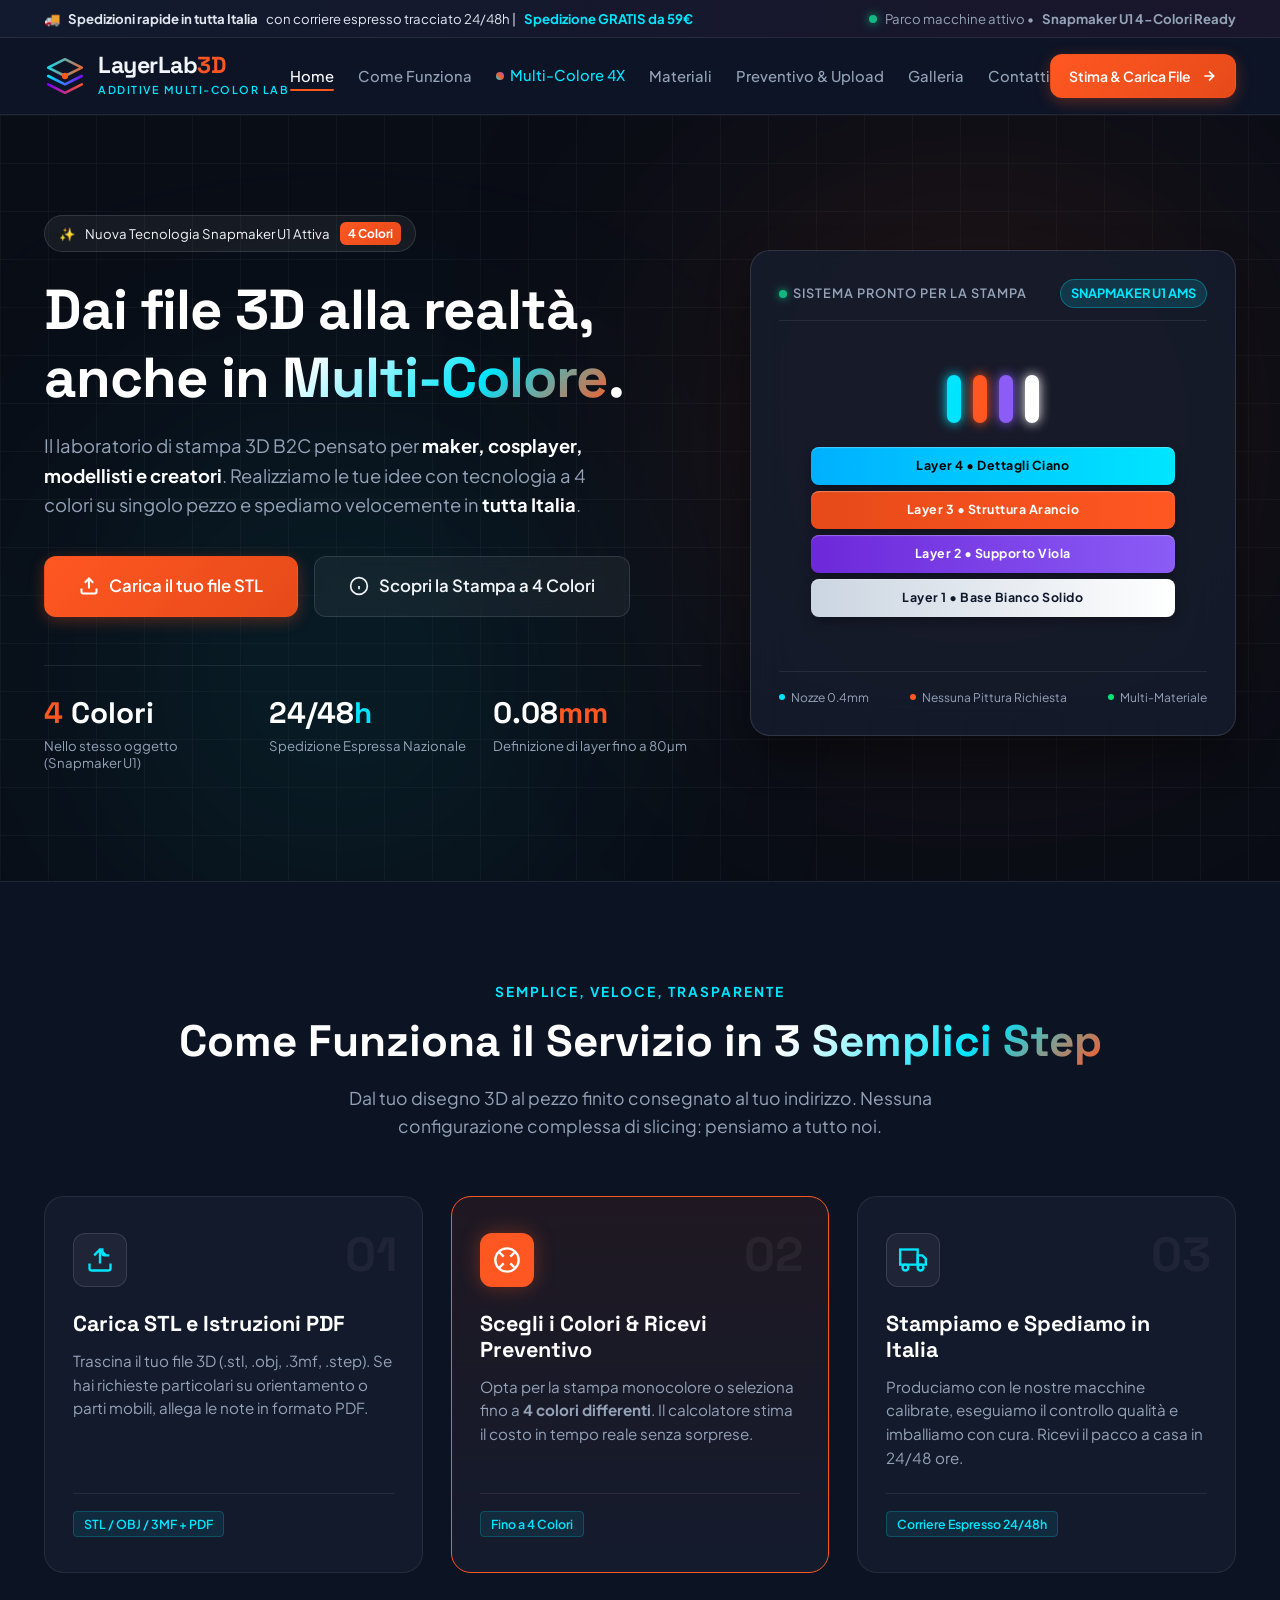
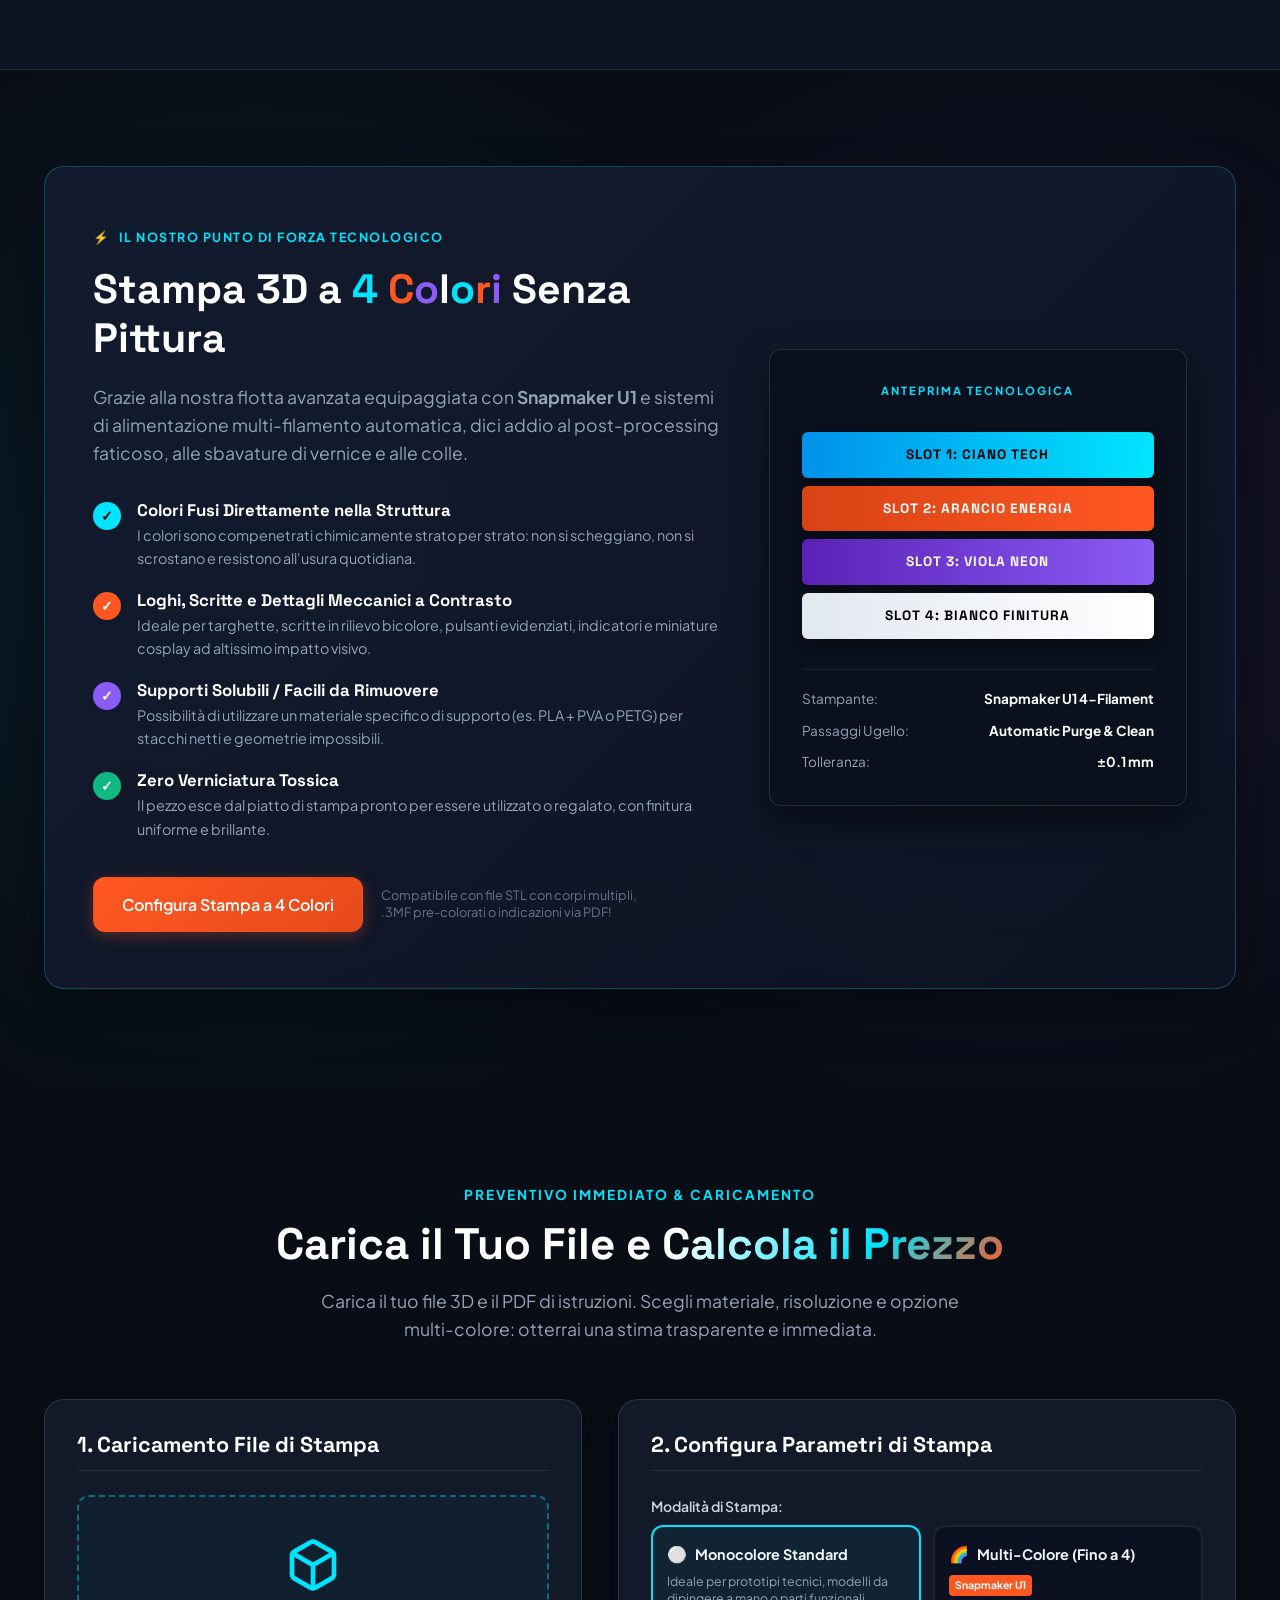
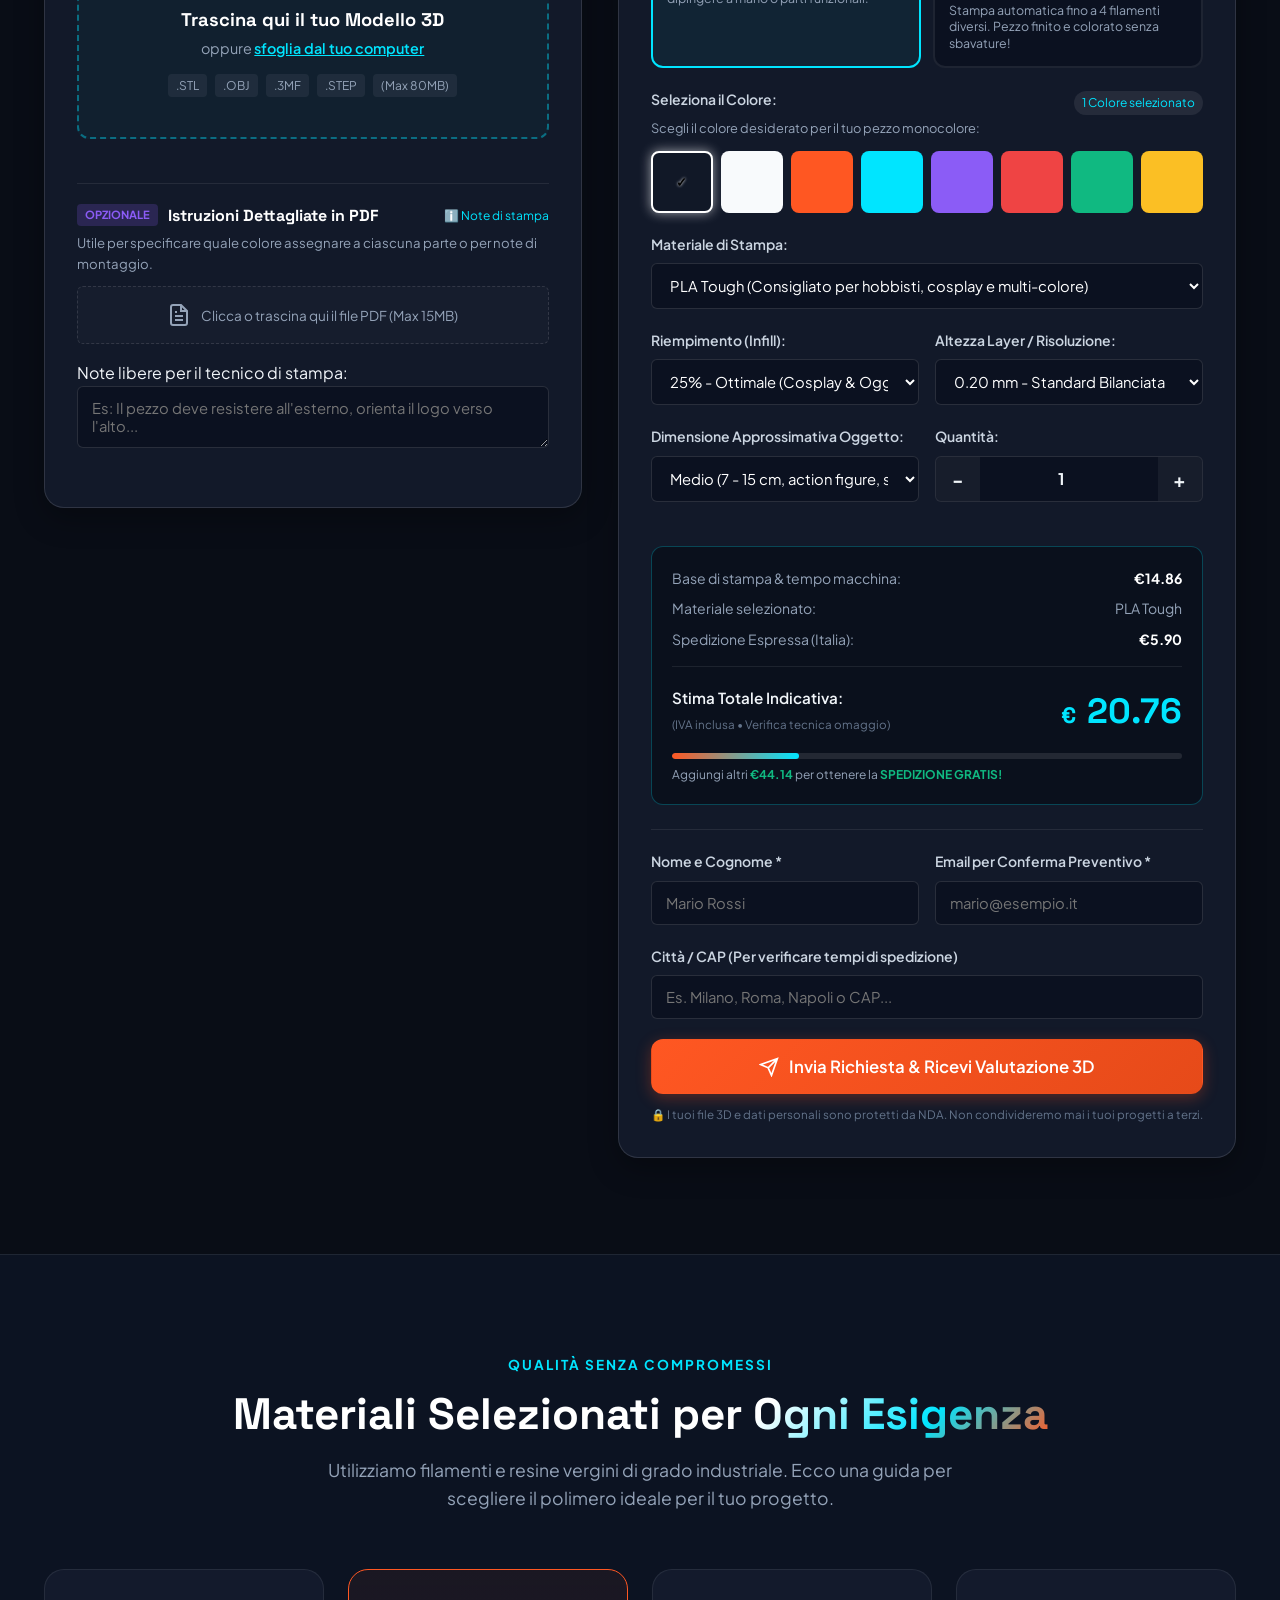
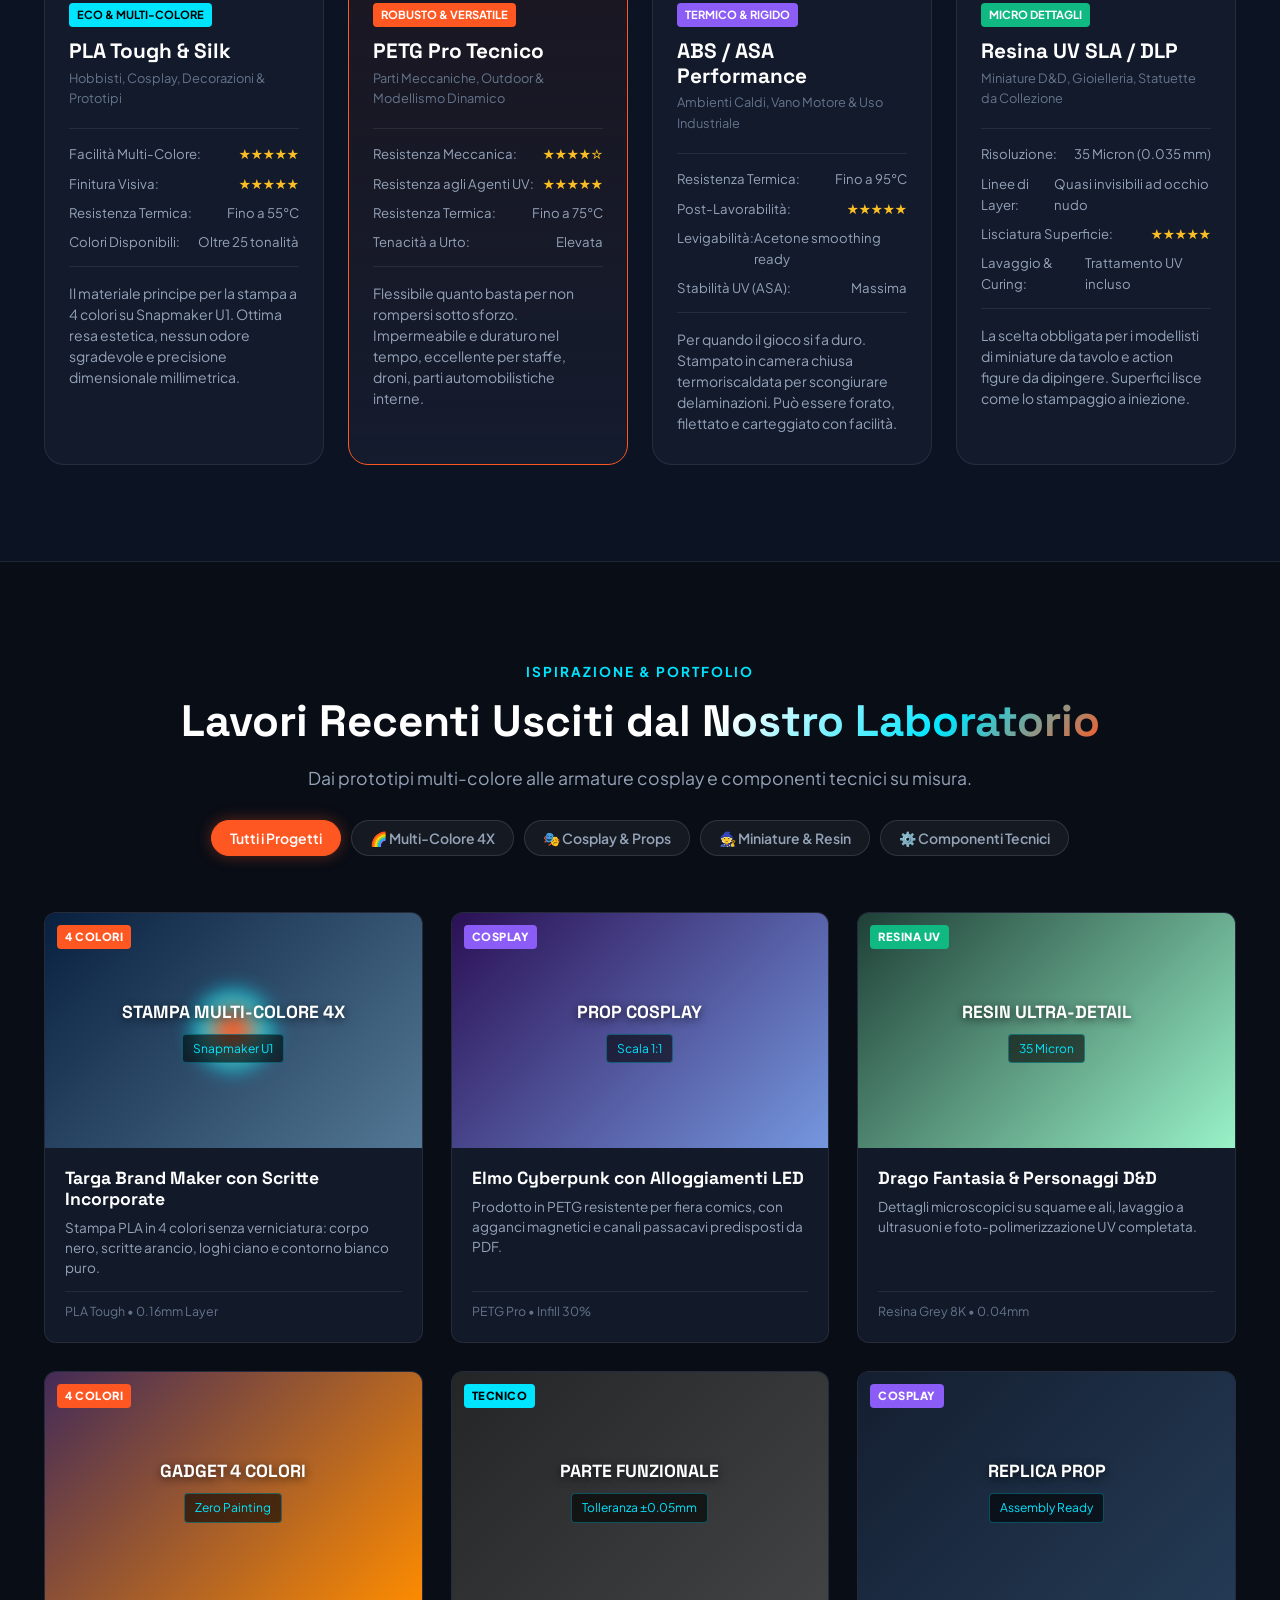
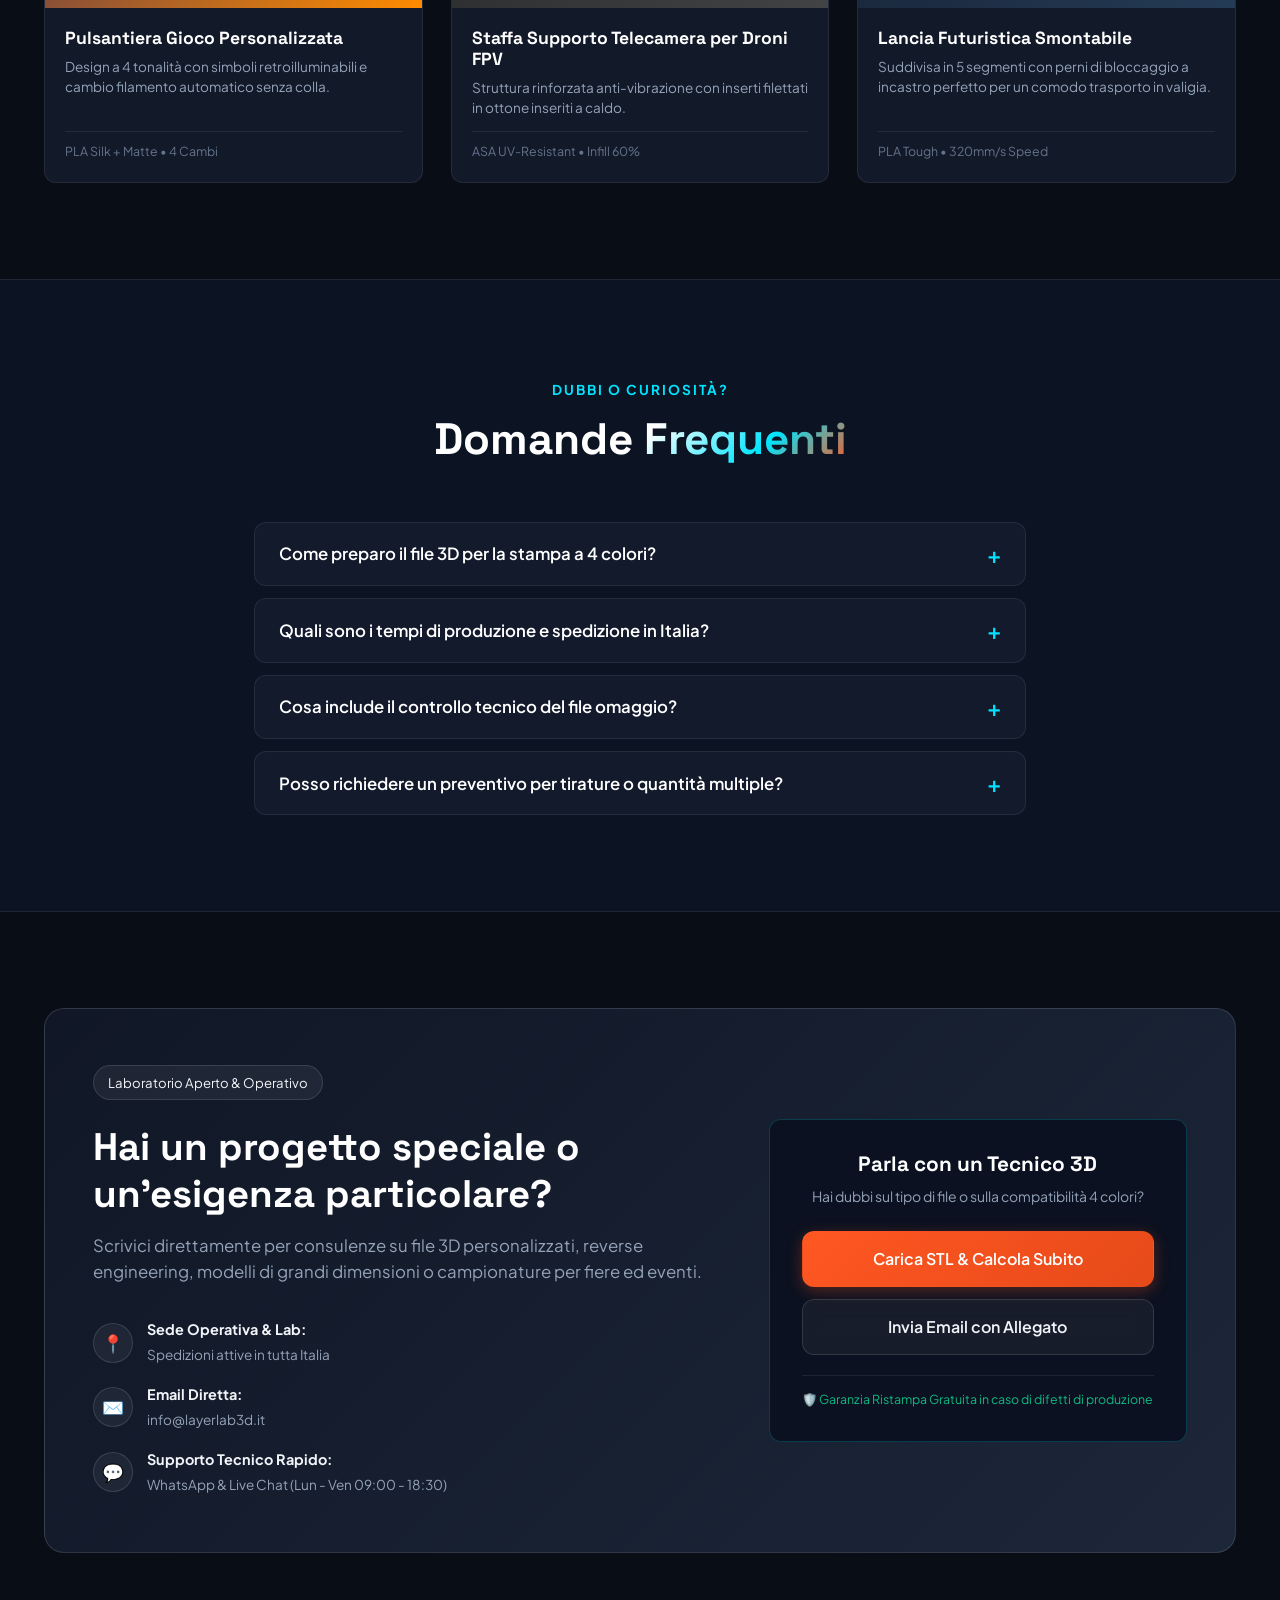
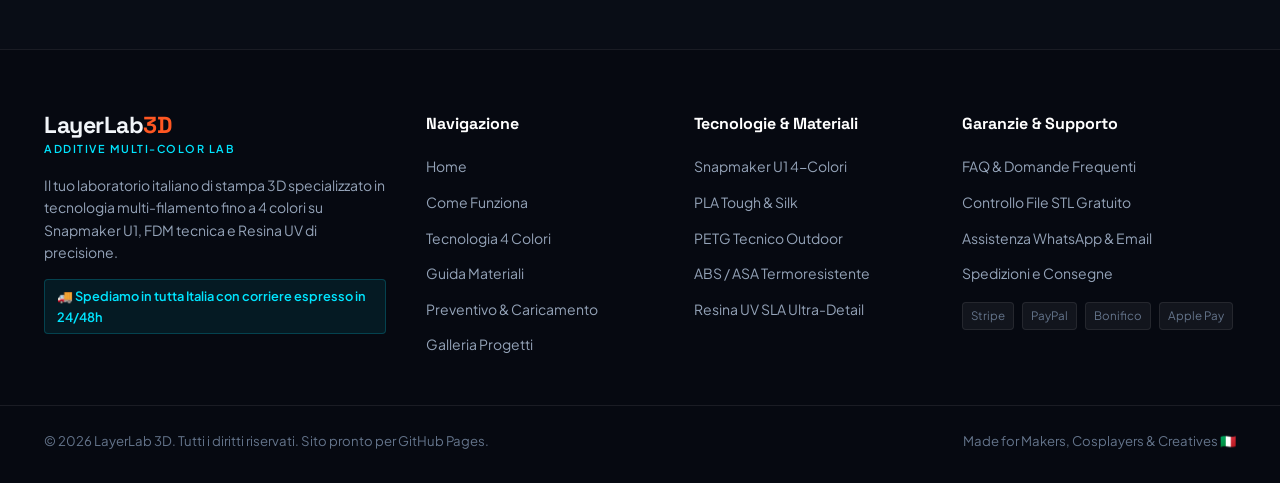
==== index.html @ 5e4de3aa "Add files via upload" ====
<!DOCTYPE html>
<html lang="it">
<head>
  <meta charset="UTF-8">
  <meta name="viewport" content="width=device-width, initial-scale=1.0">
  <title>LayerLab 3D | Stampa 3D Professionale Multi-Colore Fino a 4 Colori & Spedizione in Tutta Italia</title>
  <meta name="description" content="Servizio di stampa 3D rapido B2C in Italia per maker, cosplayer e hobbisti. Tecnologia multi-colore avanzata fino a 4 colori con Snapmaker U1, FDM e Resina. Preventivo immediato!">
  
  <!-- Google Fonts: Space Grotesk & Plus Jakarta Sans -->
  <link rel="preconnect" href="https://fonts.googleapis.com">
  <link rel="preconnect" href="https://fonts.gstatic.com" crossorigin>
  <link href="https://fonts.googleapis.com/css2?family=Plus+Jakarta+Sans:wght@300;400;500;600;700;800&family=Space+Grotesk:wght@500;700&display=swap" rel="stylesheet">
  
  <link rel="stylesheet" href="style.css">
</head>
<body>

  <!-- Top Notification Bar -->
  <div class="top-bar">
    <div class="container top-bar-content">
      <div class="shipping-badge">
        <span class="icon">🚚</span>
        <strong>Spedizioni rapide in tutta Italia</strong> con corriere espresso tracciato 24/48h | <span>Spedizione GRATIS da 59€</span>
      </div>
      <div class="top-bar-contact">
        <span class="pulse-dot"></span> Parco macchine attivo • <strong>Snapmaker U1 4-Colori Ready</strong>
      </div>
    </div>
  </div>

  <!-- Header & Navigation -->
  <header class="site-header" id="header">
    <div class="container header-container">
      <a href="#hero" class="brand-logo" aria-label="LayerLab 3D Homepage">
        <div class="logo-icon">
          <!-- Stylized 3D Layer Nozzle SVG -->
          <svg viewBox="0 0 40 40" fill="none" xmlns="http://www.w3.org/2000/svg">
            <path d="M20 4L4 12L20 20L36 12L20 4Z" stroke="url(#logo-grad-1)" stroke-width="2.5" stroke-linecap="round" stroke-linejoin="round"/>
            <path d="M4 20L20 28L36 20" stroke="url(#logo-grad-2)" stroke-width="2.5" stroke-linecap="round" stroke-linejoin="round"/>
            <path d="M4 28L20 36L36 28" stroke="url(#logo-grad-3)" stroke-width="2.5" stroke-linecap="round" stroke-linejoin="round"/>
            <circle cx="20" cy="20" r="3" fill="#ff5722"/>
            <defs>
              <linearGradient id="logo-grad-1" x1="4" y1="4" x2="36" y2="20" gradientUnits="userSpaceOnUse">
                <stop stop-color="#00E5FF"/>
                <stop offset="1" stop-color="#FF5722"/>
              </linearGradient>
              <linearGradient id="logo-grad-2" x1="4" y1="20" x2="36" y2="28" gradientUnits="userSpaceOnUse">
                <stop stop-color="#00E5FF"/>
                <stop offset="1" stop-color="#8000FF"/>
              </linearGradient>
              <linearGradient id="logo-grad-3" x1="4" y1="28" x2="36" y2="36" gradientUnits="userSpaceOnUse">
                <stop stop-color="#8000FF"/>
                <stop offset="1" stop-color="#FF5722"/>
              </linearGradient>
            </defs>
          </svg>
        </div>
        <div class="logo-text">
          <span class="logo-name">LayerLab<span class="accent-text">3D</span></span>
          <span class="logo-tagline">Additive Multi-Color Lab</span>
        </div>
      </a>

      <!-- Desktop Navigation Menu -->
      <nav class="nav-menu" id="nav-menu" aria-label="Menu Principale">
        <ul class="nav-list">
          <li><a href="#hero" class="nav-link active">Home</a></li>
          <li><a href="#come-funziona" class="nav-link">Come Funziona</a></li>
          <li><a href="#multicolor-showcase" class="nav-link highlight-link"><span class="color-dot"></span>Multi-Colore 4X</a></li>
          <li><a href="#materiali" class="nav-link">Materiali</a></li>
          <li><a href="#preventivo" class="nav-link">Preventivo & Upload</a></li>
          <li><a href="#galleria" class="nav-link">Galleria</a></li>
          <li><a href="#contatti" class="nav-link">Contatti</a></li>
        </ul>
      </nav>

      <div class="header-actions">
        <a href="#preventivo" class="btn btn-primary btn-sm btn-glow">
          <span>Stima & Carica File</span>
          <svg width="16" height="16" viewBox="0 0 24 24" fill="none" stroke="currentColor" stroke-width="2.5"><path d="M5 12h14M12 5l7 7-7 7"/></svg>
        </a>
        <button class="hamburger" id="hamburger-btn" aria-label="Apri menu di navigazione" aria-expanded="false">
          <span class="bar"></span>
          <span class="bar"></span>
          <span class="bar"></span>
        </button>
      </div>
    </div>
  </header>

  <main>
    <!-- Hero Section -->
    <section class="hero-section" id="hero">
      <div class="hero-bg-grid"></div>
      <div class="hero-glow hero-glow-1"></div>
      <div class="hero-glow hero-glow-2"></div>
      
      <div class="container hero-container">
        <div class="hero-content">
          <div class="hero-pill">
            <span class="pill-sparkle">✨</span>
            <span>Nuova Tecnologia Snapmaker U1 Attiva</span>
            <span class="pill-chip">4 Colori</span>
          </div>
          
          <h1 class="hero-title">
            Dai file 3D alla realtà,<br>
            anche in <span class="gradient-text">Multi-Colore</span>.
          </h1>
          
          <p class="hero-subtitle">
            Il laboratorio di stampa 3D B2C pensato per <strong>maker, cosplayer, modellisti e creatori</strong>. 
            Realizziamo le tue idee con tecnologia a 4 colori su singolo pezzo e spediamo velocemente in <strong>tutta Italia</strong>.
          </p>

          <div class="hero-cta-group">
            <a href="#preventivo" class="btn btn-primary btn-lg btn-glow">
              <svg width="20" height="20" viewBox="0 0 24 24" fill="none" stroke="currentColor" stroke-width="2.5"><path d="M21 15v4a2 2 0 0 1-2 2H5a2 2 0 0 1-2-2v-4M17 8l-5-5-5 5M12 3v12"/></svg>
              <span>Carica il tuo file STL</span>
            </a>
            <a href="#multicolor-showcase" class="btn btn-secondary btn-lg">
              <svg width="20" height="20" viewBox="0 0 24 24" fill="none" stroke="currentColor" stroke-width="2"><circle cx="12" cy="12" r="10"/><path d="M12 16v-4M12 8h.01"/></svg>
              <span>Scopri la Stampa a 4 Colori</span>
            </a>
          </div>

          <!-- Quick Trust Badges -->
          <div class="hero-stats">
            <div class="stat-card">
              <div class="stat-value"><span class="accent-orange">4</span> Colori</div>
              <div class="stat-label">Nello stesso oggetto (Snapmaker U1)</div>
            </div>
            <div class="stat-card">
              <div class="stat-value">24/48<span class="accent-cyan">h</span></div>
              <div class="stat-label">Spedizione Espressa Nazionale</div>
            </div>
            <div class="stat-card">
              <div class="stat-value">0.08<span class="accent-orange">mm</span></div>
              <div class="stat-label">Definizione di layer fino a 80µm</div>
            </div>
          </div>
        </div>

        <div class="hero-visual">
          <div class="printer-card-3d">
            <div class="printer-card-header">
              <div class="printer-status">
                <span class="status-indicator"></span> SISTEMA PRONTO PER LA STAMPA
              </div>
              <span class="printer-badge">SNAPMAKER U1 AMS</span>
            </div>
            
            <div class="cube-showcase">
              <div class="filament-lines">
                <span class="filament-strand strand-c1" title="Colore 1: Ciano Elettrico"></span>
                <span class="filament-strand strand-c2" title="Colore 2: Arancio Neon"></span>
                <span class="filament-strand strand-c3" title="Colore 3: Viola Cyber"></span>
                <span class="filament-strand strand-c4" title="Colore 4: Bianco Puro"></span>
              </div>
              
              <!-- 3D Layered Graphic Simulation -->
              <div class="isometric-model">
                <div class="iso-layer iso-layer-4">
                  <span class="layer-tag">Layer 4 • Dettagli Ciano</span>
                </div>
                <div class="iso-layer iso-layer-3">
                  <span class="layer-tag">Layer 3 • Struttura Arancio</span>
                </div>
                <div class="iso-layer iso-layer-2">
                  <span class="layer-tag">Layer 2 • Supporto Viola</span>
                </div>
                <div class="iso-layer iso-layer-1">
                  <span class="layer-tag">Layer 1 • Base Bianco Solido</span>
                </div>
              </div>
            </div>

            <div class="printer-specs-bottom">
              <div class="spec-pill">
                <span class="spec-dot" style="background:#00e5ff"></span> Nozze 0.4mm
              </div>
              <div class="spec-pill">
                <span class="spec-dot" style="background:#ff5722"></span> Nessuna Pittura Richiesta
              </div>
              <div class="spec-pill">
                <span class="spec-dot" style="background:#00e676"></span> Multi-Materiale
              </div>
            </div>
          </div>
        </div>
      </div>
    </section>

    <!-- Come Funziona Section -->
    <section class="section section-dark" id="come-funziona">
      <div class="container">
        <div class="section-header text-center">
          <span class="section-subtitle">SEMPLICE, VELOCE, TRASPARENTE</span>
          <h2 class="section-title">Come Funziona il Servizio in <span class="gradient-text">3 Semplici Step</span></h2>
          <p class="section-description">
            Dal tuo disegno 3D al pezzo finito consegnato al tuo indirizzo. Nessuna configurazione complessa di slicing: pensiamo a tutto noi.
          </p>
        </div>

        <div class="steps-grid">
          <div class="step-card">
            <div class="step-number">01</div>
            <div class="step-icon">
              <svg viewBox="0 0 24 24" fill="none" stroke="currentColor" stroke-width="2"><path d="M21 15v4a2 2 0 0 1-2 2H5a2 2 0 0 1-2-2v-4M17 8l-5-5-5 5M12 3v12"/><path d="M14 2v4a2 2 0 0 0 2 2h4"/></svg>
            </div>
            <h3 class="step-title">Carica STL e Istruzioni PDF</h3>
            <p class="step-text">
              Trascina il tuo file 3D (.stl, .obj, .3mf, .step). Se hai richieste particolari su orientamento o parti mobili, allega le note in formato PDF.
            </p>
            <div class="step-footer">
              <span class="step-badge">STL / OBJ / 3MF + PDF</span>
            </div>
          </div>

          <div class="step-card step-featured">
            <div class="step-number">02</div>
            <div class="step-icon">
              <svg viewBox="0 0 24 24" fill="none" stroke="currentColor" stroke-width="2"><circle cx="12" cy="12" r="10"/><path d="m4.93 4.93 4.24 4.24M14.83 9.17l4.24-4.24M14.83 14.83l4.24 4.24M9.17 14.83l-4.24 4.24"/></svg>
            </div>
            <h3 class="step-title">Scegli i Colori & Ricevi Preventivo</h3>
            <p class="step-text">
              Opta per la stampa monocolore o seleziona fino a <strong>4 colori differenti</strong>. Il calcolatore stima il costo in tempo reale senza sorprese.
            </p>
            <div class="step-footer">
              <span class="step-badge">Fino a 4 Colori</span>
            </div>
          </div>

          <div class="step-card">
            <div class="step-number">03</div>
            <div class="step-icon">
              <svg viewBox="0 0 24 24" fill="none" stroke="currentColor" stroke-width="2"><rect x="1" y="3" width="15" height="13"/><polygon points="16 8 20 8 23 11 23 16 16 16 16 8"/><circle cx="5.5" cy="18.5" r="2.5"/><circle cx="18.5" cy="18.5" r="2.5"/></svg>
            </div>
            <h3 class="step-title">Stampiamo e Spediamo in Italia</h3>
            <p class="step-text">
              Produciamo con le nostre macchine calibrate, eseguiamo il controllo qualità e imballiamo con cura. Ricevi il pacco a casa in 24/48 ore.
            </p>
            <div class="step-footer">
              <span class="step-badge">Corriere Espresso 24/48h</span>
            </div>
          </div>
        </div>
      </div>
    </section>

    <!-- Multi-Colore 4X Showcase Section (Snapmaker U1) -->
    <section class="section section-multicolor" id="multicolor-showcase">
      <div class="container">
        <div class="multicolor-box">
          <div class="multicolor-content">
            <div class="pill-multicolor">
              <span class="tech-icon">⚡</span>
              <span>IL NOSTRO PUNTO DI FORZA TECNOLOGICO</span>
            </div>
            
            <h2 class="multicolor-title">
              Stampa 3D a <span class="c-1">4</span> <span class="c-2">C</span><span class="c-3">o</span><span class="c-4">l</span><span class="c-1">o</span><span class="c-2">r</span><span class="c-3">i</span> Senza Pittura
            </h2>
            
            <p class="multicolor-lead">
              Grazie alla nostra flotta avanzata equipaggiata con <strong>Snapmaker U1</strong> e sistemi di alimentazione multi-filamento automatica, 
              dici addio al post-processing faticoso, alle sbavature di vernice e alle colle.
            </p>

            <div class="multicolor-features-list">
              <div class="feature-row">
                <div class="feature-icon-circle bg-cyan">✓</div>
                <div>
                  <h4>Colori Fusi Direttamente nella Struttura</h4>
                  <p>I colori sono compenetrati chimicamente strato per strato: non si scheggiano, non si scrostano e resistono all'usura quotidiana.</p>
                </div>
              </div>

              <div class="feature-row">
                <div class="feature-icon-circle bg-orange">✓</div>
                <div>
                  <h4>Loghi, Scritte e Dettagli Meccanici a Contrasto</h4>
                  <p>Ideale per targhette, scritte in rilievo bicolore, pulsanti evidenziati, indicatori e miniature cosplay ad altissimo impatto visivo.</p>
                </div>
              </div>

              <div class="feature-row">
                <div class="feature-icon-circle bg-purple">✓</div>
                <div>
                  <h4>Supporti Solubili / Facili da Rimuovere</h4>
                  <p>Possibilità di utilizzare un materiale specifico di supporto (es. PLA + PVA o PETG) per stacchi netti e geometrie impossibili.</p>
                </div>
              </div>

              <div class="feature-row">
                <div class="feature-icon-circle bg-green">✓</div>
                <div>
                  <h4>Zero Verniciatura Tossica</h4>
                  <p>Il pezzo esce dal piatto di stampa pronto per essere utilizzato o regalato, con finitura uniforme e brillante.</p>
                </div>
              </div>
            </div>

            <div class="multicolor-cta-wrap">
              <a href="#preventivo" class="btn btn-primary btn-glow">Configura Stampa a 4 Colori</a>
              <span class="tech-note">Compatibile con file STL con corpi multipli, .3MF pre-colorati o indicazioni via PDF!</span>
            </div>
          </div>

          <div class="multicolor-card-interactive">
            <div class="showcase-sample-card">
              <div class="sample-tag">ANTEPRIMA TECNOLOGICA</div>
              <div class="sample-cube-visual">
                <div class="cube-face top-face"></div>
                <div class="cube-layer layer-cyan"><span>SLOT 1: CIANO TECH</span></div>
                <div class="cube-layer layer-orange"><span>SLOT 2: ARANCIO ENERGIA</span></div>
                <div class="cube-layer layer-purple"><span>SLOT 3: VIOLA NEON</span></div>
                <div class="cube-layer layer-white"><span>SLOT 4: BIANCO FINITURA</span></div>
              </div>
              <div class="sample-info">
                <div class="sample-spec">
                  <span>Stampante:</span>
                  <strong>Snapmaker U1 4-Filament</strong>
                </div>
                <div class="sample-spec">
                  <span>Passaggi Ugello:</span>
                  <strong>Automatic Purge & Clean</strong>
                </div>
                <div class="sample-spec">
                  <span>Tolleranza:</span>
                  <strong>±0.1 mm</strong>
                </div>
              </div>
            </div>
          </div>
        </div>
      </div>
    </section>

    <!-- Upload Interattivo & Preventivo Dinamico -->
    <section class="section section-calculator" id="preventivo">
      <div class="container">
        <div class="section-header text-center">
          <span class="section-subtitle">PREVENTIVO IMMEDIATO & CARICAMENTO</span>
          <h2 class="section-title">Carica il Tuo File e <span class="gradient-text">Calcola il Prezzo</span></h2>
          <p class="section-description">
            Carica il tuo file 3D e il PDF di istruzioni. Scegli materiale, risoluzione e opzione multi-colore: otterrai una stima trasparente e immediata.
          </p>
        </div>

        <div class="calculator-grid">
          <!-- Colonna Sinistra: Area Upload Drag & Drop -->
          <div class="calc-upload-panel">
            <h3 class="panel-title">1. Caricamento File di Stampa</h3>
            
            <!-- 3D Model Dropzone -->
            <div class="dropzone" id="stl-dropzone">
              <input type="file" id="stl-file-input" accept=".stl,.obj,.step,.3mf" class="dropzone-input">
              <div class="dropzone-content">
                <div class="dropzone-icon">
                  <svg viewBox="0 0 24 24" fill="none" stroke="currentColor" stroke-width="2">
                    <path d="M21 16V8a2 2 0 0 0-1-1.73l-7-4a2 2 0 0 0-2 0l-7 4A2 2 0 0 0 3 8v8a2 2 0 0 0 1 1.73l7 4a2 2 0 0 0 2 0l7-4A2 2 0 0 0 21 16z"/>
                    <polyline points="3.27 6.96 12 12.01 20.73 6.96"/>
                    <line x1="12" y1="22.08" x2="12" y2="12"/>
                  </svg>
                </div>
                <h4 class="dropzone-title">Trascina qui il tuo Modello 3D</h4>
                <p class="dropzone-desc">oppure <span class="link-browse">sfoglia dal tuo computer</span></p>
                <div class="dropzone-formats">
                  <span>.STL</span>
                  <span>.OBJ</span>
                  <span>.3MF</span>
                  <span>.STEP</span>
                  <span>(Max 80MB)</span>
                </div>
              </div>
            </div>

            <!-- Elenco File 3D Caricati -->
            <div class="file-list" id="stl-file-list"></div>

            <!-- PDF Instructions Dropzone (Opzionale) -->
            <div class="pdf-upload-section">
              <div class="pdf-header">
                <div class="pdf-title-group">
                  <span class="pdf-badge">OPZIONALE</span>
                  <h4>Istruzioni Dettagliate in PDF</h4>
                </div>
                <span class="tooltip-info" title="Carica un PDF con indicazioni sui colori, orientamento preferito, tolleranze o parti mobili">ℹ️ Note di stampa</span>
              </div>
              <p class="pdf-subtext">Utile per specificare quale colore assegnare a ciascuna parte o per note di montaggio.</p>

              <div class="pdf-dropzone" id="pdf-dropzone">
                <input type="file" id="pdf-file-input" accept=".pdf" class="dropzone-input">
                <div class="pdf-dropzone-inner">
                  <svg width="24" height="24" viewBox="0 0 24 24" fill="none" stroke="currentColor" stroke-width="2"><path d="M14 2H6a2 2 0 0 0-2 2v16a2 2 0 0 0 2 2h12a2 2 0 0 0 2-2V8z"/><polyline points="14 2 14 8 20 8"/><line x1="16" y1="13" x2="8" y2="13"/><line x1="16" y1="17" x2="8" y2="17"/><polyline points="10 9 9 9 8 9"/></svg>
                  <span>Clicca o trascina qui il file PDF (Max 15MB)</span>
                </div>
              </div>

              <!-- Elenco File PDF Caricati -->
              <div class="file-list" id="pdf-file-list"></div>
            </div>

            <!-- Note Rapide Aggiuntive -->
            <div class="form-group notes-group">
              <label for="order-notes">Note libere per il tecnico di stampa:</label>
              <textarea id="order-notes" rows="2" placeholder="Es: Il pezzo deve resistere all'esterno, orienta il logo verso l'alto..."></textarea>
            </div>
          </div>

          <!-- Colonna Destra: Configurazione Parametri & Calcolatore Prezzo -->
          <div class="calc-config-panel">
            <h3 class="panel-title">2. Configura Parametri di Stampa</h3>

            <form id="quote-form">
              <!-- Tecnologia e Modalità Colore -->
              <div class="form-group">
                <label class="form-label">Modalità di Stampa:</label>
                <div class="mode-selector">
                  <label class="mode-option">
                    <input type="radio" name="print-mode" value="single" checked id="mode-single">
                    <div class="mode-box">
                      <div class="mode-header">
                        <span class="mode-icon">⚪</span>
                        <span class="mode-name">Monocolore Standard</span>
                      </div>
                      <span class="mode-desc">Ideale per prototipi tecnici, modelli da dipingere a mano o parti funzionali.</span>
                    </div>
                  </label>

                  <label class="mode-option">
                    <input type="radio" name="print-mode" value="multi" id="mode-multi">
                    <div class="mode-box multi-box">
                      <div class="mode-header">
                        <span class="mode-icon">🌈</span>
                        <span class="mode-name">Multi-Colore (Fino a 4)</span>
                        <span class="snap-badge">Snapmaker U1</span>
                      </div>
                      <span class="mode-desc">Stampa automatica fino a 4 filamenti diversi. Pezzo finito e colorato senza sbavature!</span>
                    </div>
                  </label>
                </div>
              </div>

              <!-- Selezione dei Colori (Dinamica) -->
              <div class="form-group" id="color-selection-wrapper">
                <div class="color-selection-header">
                  <label class="form-label" id="color-label">Seleziona il Colore:</label>
                  <span class="color-count-tag" id="color-counter">1 Colore selezionato</span>
                </div>
                
                <p class="color-instruction" id="color-instruction">
                  Scegli il colore desiderato per il tuo pezzo monocolore:
                </p>

                <!-- Color Slots per Multi-Colore -->
                <div class="active-slots-row" id="multi-color-slots" style="display: none;">
                  <div class="slot-item active" data-slot="1">
                    <span class="slot-num">1</span>
                    <span class="slot-swatch" id="slot-1-swatch" style="background-color: #1a1a1a;"></span>
                    <span class="slot-name" id="slot-1-name">Nero Stealth</span>
                  </div>
                  <div class="slot-item" data-slot="2">
                    <span class="slot-num">2</span>
                    <span class="slot-swatch" id="slot-2-swatch" style="background-color: #ff5722;"></span>
                    <span class="slot-name" id="slot-2-name">Arancio Cyber</span>
                  </div>
                  <div class="slot-item" data-slot="3">
                    <span class="slot-num">3</span>
                    <span class="slot-swatch" id="slot-3-swatch" style="background-color: #00e5ff;"></span>
                    <span class="slot-name" id="slot-3-name">Ciano Tech</span>
                  </div>
                  <div class="slot-item" data-slot="4">
                    <span class="slot-num">4</span>
                    <span class="slot-swatch" id="slot-4-swatch" style="background-color: #ffffff;"></span>
                    <span class="slot-name" id="slot-4-name">Bianco Ghiaccio</span>
                  </div>
                </div>

                <!-- Tavolozza Colori Cliccabili -->
                <div class="color-palette" id="color-palette">
                  <!-- Generati e gestiti in JavaScript -->
                </div>
              </div>

              <!-- Materiale -->
              <div class="form-group">
                <label class="form-label" for="material-select">Materiale di Stampa:</label>
                <select id="material-select" class="form-select">
                  <option value="pla_tough" data-base="1.0" selected>PLA Tough (Consigliato per hobbisti, cosplay e multi-colore)</option>
                  <option value="petg_pro" data-base="1.25">PETG Pro (Resistente a urti, chimici e outdoor)</option>
                  <option value="abs_tech" data-base="1.35">ABS / ASA Tecnico (Alta resistenza termica e meccanica)</option>
                  <option value="resin_detail" data-base="1.70">Resina UV Ultra-Detail (Per miniature e dettagli microscopici)</option>
                </select>
              </div>

              <!-- Griglia Riempimento & Risoluzione -->
              <div class="grid-2-col">
                <div class="form-group">
                  <label class="form-label" for="infill-select">Riempimento (Infill):</label>
                  <select id="infill-select" class="form-select">
                    <option value="0.15">15% - Standard (Figure & Decorativi)</option>
                    <option value="0.25" selected>25% - Ottimale (Cosplay & Oggetti d'uso)</option>
                    <option value="0.50">50% - Rinforzato (Supporti & Ingranaggi)</option>
                    <option value="1.00">100% - Pieno Solido (Massima Robustezza)</option>
                  </select>
                </div>

                <div class="form-group">
                  <label class="form-label" for="resolution-select">Altezza Layer / Risoluzione:</label>
                  <select id="resolution-select" class="form-select">
                    <option value="0.28">0.28 mm - Veloce / Bozza</option>
                    <option value="0.20" selected>0.20 mm - Standard Bilanciata</option>
                    <option value="0.12">0.12 mm - Alta Precisione</option>
                    <option value="0.08">0.08 mm - Ultra Dettaglio (Snapmaker U1)</option>
                  </select>
                </div>
              </div>

              <!-- Dimensioni Indicative & Quantità -->
              <div class="grid-2-col">
                <div class="form-group">
                  <label class="form-label" for="size-preset">Dimensione Approssimativa Oggetto:</label>
                  <select id="size-preset" class="form-select">
                    <option value="small">Piccolo (&lt; 7 cm, portachiavi, dadi)</option>
                    <option value="medium" selected>Medio (7 - 15 cm, action figure, supporti)</option>
                    <option value="large">Grande (15 - 25 cm, maschere cosplay, vasi)</option>
                    <option value="xlarge">Extra Large (&gt; 25 cm o parti multiple)</option>
                  </select>
                </div>

                <div class="form-group">
                  <label class="form-label" for="quantity-input">Quantità:</label>
                  <div class="qty-stepper">
                    <button type="button" class="btn-qty" id="qty-minus">-</button>
                    <input type="number" id="quantity-input" value="1" min="1" max="100">
                    <button type="button" class="btn-qty" id="qty-plus">+</button>
                  </div>
                </div>
              </div>

              <!-- Breakdown e Totale Dinamico -->
              <div class="quote-summary-box">
                <div class="summary-breakdown">
                  <div class="summary-line">
                    <span>Base di stampa & tempo macchina:</span>
                    <strong id="price-base">€14.50</strong>
                  </div>
                  <div class="summary-line" id="multicolor-fee-line" style="display: none;">
                    <span>Sovrapprezzo Multi-Colore Snapmaker U1:</span>
                    <strong class="accent-orange" id="price-multicolor">+€7.50</strong>
                  </div>
                  <div class="summary-line">
                    <span>Materiale selezionato:</span>
                    <span id="summary-mat-name">PLA Tough</span>
                  </div>
                  <div class="summary-line">
                    <span>Spedizione Espressa (Italia):</span>
                    <strong id="price-shipping">€5.90</strong>
                  </div>
                </div>

                <div class="summary-total">
                  <div>
                    <span class="total-label">Stima Totale Indicativa:</span>
                    <span class="vat-note">(IVA inclusa • Verifica tecnica omaggio)</span>
                  </div>
                  <div class="total-amount">
                    <span class="currency">€</span>
                    <span id="final-price">20.40</span>
                  </div>
                </div>

                <div class="shipping-progress">
                  <div class="progress-bar">
                    <div class="progress-fill" id="shipping-progress-fill" style="width: 35%;"></div>
                  </div>
                  <span class="shipping-threshold-text" id="shipping-threshold-text">
                    Aggiungi altri €38.60 per ottenere la <strong>SPEDIZIONE GRATIS!</strong>
                  </span>
                </div>
              </div>

              <!-- Dati per il Contatto e Ricezione Preventivo -->
              <div class="contact-subform">
                <div class="grid-2-col">
                  <div class="form-group">
                    <label class="form-label" for="client-name">Nome e Cognome *</label>
                    <input type="text" id="client-name" class="form-input" placeholder="Mario Rossi" required>
                  </div>
                  <div class="form-group">
                    <label class="form-label" for="client-email">Email per Conferma Preventivo *</label>
                    <input type="email" id="client-email" class="form-input" placeholder="mario@esempio.it" required>
                  </div>
                </div>
                
                <div class="form-group">
                  <label class="form-label" for="client-address">Città / CAP (Per verificare tempi di spedizione)</label>
                  <input type="text" id="client-address" class="form-input" placeholder="Es. Milano, Roma, Napoli o CAP...">
                </div>

                <button type="submit" class="btn btn-primary btn-block btn-lg btn-glow" id="btn-submit-quote">
                  <svg width="20" height="20" viewBox="0 0 24 24" fill="none" stroke="currentColor" stroke-width="2"><path d="M22 2L11 13M22 2l-7 20-4-9-9-4 20-7z"/></svg>
                  <span>Invia Richiesta & Ricevi Valutazione 3D</span>
                </button>
                <p class="privacy-note">🔒 I tuoi file 3D e dati personali sono protetti da NDA. Non condivideremo mai i tuoi progetti a terzi.</p>
              </div>
            </form>
          </div>
        </div>
      </div>
    </section>

    <!-- Materiali & Tecnologie Section -->
    <section class="section section-dark" id="materiali">
      <div class="container">
        <div class="section-header text-center">
          <span class="section-subtitle">QUALITÀ SENZA COMPROMESSI</span>
          <h2 class="section-title">Materiali Selezionati per <span class="gradient-text">Ogni Esigenza</span></h2>
          <p class="section-description">
            Utilizziamo filamenti e resine vergini di grado industriale. Ecco una guida per scegliere il polimero ideale per il tuo progetto.
          </p>
        </div>

        <div class="materials-grid">
          <!-- Materiale 1: PLA -->
          <div class="material-card">
            <div class="material-header">
              <span class="material-tag bg-cyan">ECO & MULTI-COLORE</span>
              <h3 class="material-name">PLA Tough & Silk</h3>
              <p class="material-role">Hobbisti, Cosplay, Decorazioni & Prototipi</p>
            </div>
            <div class="material-specs">
              <div class="spec-row">
                <span>Facilità Multi-Colore:</span>
                <span class="stars">★★★★★</span>
              </div>
              <div class="spec-row">
                <span>Finitura Visiva:</span>
                <span class="stars">★★★★★</span>
              </div>
              <div class="spec-row">
                <span>Resistenza Termica:</span>
                <span>Fino a 55°C</span>
              </div>
              <div class="spec-row">
                <span>Colori Disponibili:</span>
                <span>Oltre 25 tonalità</span>
              </div>
            </div>
            <p class="material-desc">
              Il materiale principe per la stampa a 4 colori su Snapmaker U1. Ottima resa estetica, nessun odore sgradevole e precisione dimensionale millimetrica.
            </p>
          </div>

          <!-- Materiale 2: PETG -->
          <div class="material-card material-featured">
            <div class="material-header">
              <span class="material-tag bg-orange">ROBUSTO & VERSATILE</span>
              <h3 class="material-name">PETG Pro Tecnico</h3>
              <p class="material-role">Parti Meccaniche, Outdoor & Modellismo Dinamico</p>
            </div>
            <div class="material-specs">
              <div class="spec-row">
                <span>Resistenza Meccanica:</span>
                <span class="stars">★★★★☆</span>
              </div>
              <div class="spec-row">
                <span>Resistenza agli Agenti UV:</span>
                <span class="stars">★★★★★</span>
              </div>
              <div class="spec-row">
                <span>Resistenza Termica:</span>
                <span>Fino a 75°C</span>
              </div>
              <div class="spec-row">
                <span>Tenacità a Urto:</span>
                <span>Elevata</span>
              </div>
            </div>
            <p class="material-desc">
              Flessibile quanto basta per non rompersi sotto sforzo. Impermeabile e duraturo nel tempo, eccellente per staffe, droni, parti automobilistiche interne.
            </p>
          </div>

          <!-- Materiale 3: ABS / ASA -->
          <div class="material-card">
            <div class="material-header">
              <span class="material-tag bg-purple">TERMICO & RIGIDO</span>
              <h3 class="material-name">ABS / ASA Performance</h3>
              <p class="material-role">Ambienti Caldi, Vano Motore & Uso Industriale</p>
            </div>
            <div class="material-specs">
              <div class="spec-row">
                <span>Resistenza Termica:</span>
                <span>Fino a 95°C</span>
              </div>
              <div class="spec-row">
                <span>Post-Lavorabilità:</span>
                <span class="stars">★★★★★</span>
              </div>
              <div class="spec-row">
                <span>Levigabilità:</span>
                <span>Acetone smoothing ready</span>
              </div>
              <div class="spec-row">
                <span>Stabilità UV (ASA):</span>
                <span>Massima</span>
              </div>
            </div>
            <p class="material-desc">
              Per quando il gioco si fa duro. Stampato in camera chiusa termoriscaldata per scongiurare delaminazioni. Può essere forato, filettato e carteggiato con facilità.
            </p>
          </div>

          <!-- Materiale 4: Resina UV -->
          <div class="material-card">
            <div class="material-header">
              <span class="material-tag bg-green">MICRO DETTAGLI</span>
              <h3 class="material-name">Resina UV SLA / DLP</h3>
              <p class="material-role">Miniature D&D, Gioielleria, Statuette da Collezione</p>
            </div>
            <div class="material-specs">
              <div class="spec-row">
                <span>Risoluzione:</span>
                <span>35 Micron (0.035 mm)</span>
              </div>
              <div class="spec-row">
                <span>Linee di Layer:</span>
                <span>Quasi invisibili ad occhio nudo</span>
              </div>
              <div class="spec-row">
                <span>Lisciatura Superficie:</span>
                <span class="stars">★★★★★</span>
              </div>
              <div class="spec-row">
                <span>Lavaggio & Curing:</span>
                <span>Trattamento UV incluso</span>
              </div>
            </div>
            <p class="material-desc">
              La scelta obbligata per i modellisti di miniature da tavolo e action figure da dipingere. Superfici lisce come lo stampaggio a iniezione.
            </p>
          </div>
        </div>
      </div>
    </section>

    <!-- Galleria Lavori Recenti -->
    <section class="section" id="galleria">
      <div class="container">
        <div class="section-header text-center">
          <span class="section-subtitle">ISPIRAZIONE & PORTFOLIO</span>
          <h2 class="section-title">Lavori Recenti Usciti dal <span class="gradient-text">Nostro Laboratorio</span></h2>
          <p class="section-description">
            Dai prototipi multi-colore alle armature cosplay e componenti tecnici su misura.
          </p>

          <!-- Filtri Categoria -->
          <div class="gallery-filters">
            <button class="filter-btn active" data-filter="all">Tutti i Progetti</button>
            <button class="filter-btn" data-filter="multicolor">🌈 Multi-Colore 4X</button>
            <button class="filter-btn" data-filter="cosplay">🎭 Cosplay & Props</button>
            <button class="filter-btn" data-filter="miniature">🧙 Miniature & Resin</button>
            <button class="filter-btn" data-filter="tecnico">⚙️ Componenti Tecnici</button>
          </div>
        </div>

        <div class="gallery-grid" id="gallery-container">
          <!-- Card 1 (Multi-colore) -->
          <div class="gallery-card" data-category="multicolor">
            <div class="gallery-img-wrap">
              <div class="gallery-mockup grad-multicolor-1">
                <span class="mockup-label">STAMPA MULTI-COLORE 4X</span>
                <div class="visual-badge">Snapmaker U1</div>
              </div>
              <span class="gallery-badge badge-multi">4 COLORI</span>
            </div>
            <div class="gallery-info">
              <h3>Targa Brand Maker con Scritte Incorporate</h3>
              <p>Stampa PLA in 4 colori senza verniciatura: corpo nero, scritte arancio, loghi ciano e contorno bianco puro.</p>
              <div class="gallery-meta">
                <span>PLA Tough</span> • <span>0.16mm Layer</span>
              </div>
            </div>
          </div>

          <!-- Card 2 (Cosplay) -->
          <div class="gallery-card" data-category="cosplay">
            <div class="gallery-img-wrap">
              <div class="gallery-mockup grad-cosplay">
                <span class="mockup-label">PROP COSPLAY</span>
                <div class="visual-badge">Scala 1:1</div>
              </div>
              <span class="gallery-badge badge-cosplay">COSPLAY</span>
            </div>
            <div class="gallery-info">
              <h3>Elmo Cyberpunk con Alloggiamenti LED</h3>
              <p>Prodotto in PETG resistente per fiera comics, con agganci magnetici e canali passacavi predisposti da PDF.</p>
              <div class="gallery-meta">
                <span>PETG Pro</span> • <span>Infill 30%</span>
              </div>
            </div>
          </div>

          <!-- Card 3 (Miniature) -->
          <div class="gallery-card" data-category="miniature">
            <div class="gallery-img-wrap">
              <div class="gallery-mockup grad-resin">
                <span class="mockup-label">RESIN ULTRA-DETAIL</span>
                <div class="visual-badge">35 Micron</div>
              </div>
              <span class="gallery-badge badge-resin">RESINA UV</span>
            </div>
            <div class="gallery-info">
              <h3>Drago Fantasia & Personaggi D&D</h3>
              <p>Dettagli microscopici su squame e ali, lavaggio a ultrasuoni e foto-polimerizzazione UV completata.</p>
              <div class="gallery-meta">
                <span>Resina Grey 8K</span> • <span>0.04mm</span>
              </div>
            </div>
          </div>

          <!-- Card 4 (Multi-colore) -->
          <div class="gallery-card" data-category="multicolor">
            <div class="gallery-img-wrap">
              <div class="gallery-mockup grad-multicolor-2">
                <span class="mockup-label">GADGET 4 COLORI</span>
                <div class="visual-badge">Zero Painting</div>
              </div>
              <span class="gallery-badge badge-multi">4 COLORI</span>
            </div>
            <div class="gallery-info">
              <h3>Pulsantiera Gioco Personalizzata</h3>
              <p>Design a 4 tonalità con simboli retroilluminabili e cambio filamento automatico senza colla.</p>
              <div class="gallery-meta">
                <span>PLA Silk + Matte</span> • <span>4 Cambi</span>
              </div>
            </div>
          </div>

          <!-- Card 5 (Tecnico) -->
          <div class="gallery-card" data-category="tecnico">
            <div class="gallery-img-wrap">
              <div class="gallery-mockup grad-tech">
                <span class="mockup-label">PARTE FUNZIONALE</span>
                <div class="visual-badge">Tolleranza ±0.05mm</div>
              </div>
              <span class="gallery-badge badge-tech">TECNICO</span>
            </div>
            <div class="gallery-info">
              <h3>Staffa Supporto Telecamera per Droni FPV</h3>
              <p>Struttura rinforzata anti-vibrazione con inserti filettati in ottone inseriti a caldo.</p>
              <div class="gallery-meta">
                <span>ASA UV-Resistant</span> • <span>Infill 60%</span>
              </div>
            </div>
          </div>

          <!-- Card 6 (Cosplay) -->
          <div class="gallery-card" data-category="cosplay">
            <div class="gallery-img-wrap">
              <div class="gallery-mockup grad-props">
                <span class="mockup-label">REPLICA PROP</span>
                <div class="visual-badge">Assembly Ready</div>
              </div>
              <span class="gallery-badge badge-cosplay">COSPLAY</span>
            </div>
            <div class="gallery-info">
              <h3>Lancia Futuristica Smontabile</h3>
              <p>Suddivisa in 5 segmenti con perni di bloccaggio a incastro perfetto per un comodo trasporto in valigia.</p>
              <div class="gallery-meta">
                <span>PLA Tough</span> • <span>320mm/s Speed</span>
              </div>
            </div>
          </div>
        </div>
      </div>
    </section>

    <!-- FAQ Accordion -->
    <section class="section section-dark" id="faq">
      <div class="container faq-container">
        <div class="section-header text-center">
          <span class="section-subtitle">DUBBI O CURIOSITÀ?</span>
          <h2 class="section-title">Domande <span class="gradient-text">Frequenti</span></h2>
        </div>

        <div class="accordion">
          <div class="accordion-item">
            <button class="accordion-header" aria-expanded="false">
              <span>Come preparo il file 3D per la stampa a 4 colori?</span>
              <span class="accordion-icon">+</span>
            </button>
            <div class="accordion-body">
              <p>Puoi inviarci:
                <br>1) Un file <strong>.3MF</strong> già colorato (es. esportato da Bambu Studio, PrusaSlicer o OrcaSlicer).
                <br>2) Un file STL composto da corpi solidi separati per ogni colore.
                <br>3) Un file STL monoblocco accompagnato dal nostro <strong>PDF di istruzioni</strong> in cui indichi: "Scritte in Arancio, Corpo in Nero, Dettagli in Ciano". Ci occuperemo noi della colorazione nello slicer!
              </p>
            </div>
          </div>

          <div class="accordion-item">
            <button class="accordion-header" aria-expanded="false">
              <span>Quali sono i tempi di produzione e spedizione in Italia?</span>
              <span class="accordion-icon">+</span>
            </button>
            <div class="accordion-body">
              <p>La produzione richiede generalmente da <strong>24 a 72 ore lavorative</strong> a seconda della complessità del pezzo e della coda di stampa. 
              La spedizione avviene con corriere espresso tracciato (GLS / DHL / Poste Delivery Business) e impiega <strong>24/48 ore</strong> per tutta la penisola (72 ore per isole minori). Riceverai il tracking via email non appena il pacco lascia il laboratorio.</p>
            </div>
          </div>

          <div class="accordion-item">
            <button class="accordion-header" aria-expanded="false">
              <span>Cosa include il controllo tecnico del file omaggio?</span>
              <span class="accordion-icon">+</span>
            </button>
            <div class="accordion-body">
              <p>Prima di lanciare la stampa, un nostro tecnico verifica la presenza di pareti troppo sottili, orienta il modello per massimizzare la resistenza meccanica, controlla la planarità della base e simula la stampa per evitare fallimenti. Se riscontriamo anomalie, ti contattiamo prima di procedere!</p>
            </div>
          </div>

          <div class="accordion-item">
            <button class="accordion-header" aria-expanded="false">
              <span>Posso richiedere un preventivo per tirature o quantità multiple?</span>
              <span class="accordion-icon">+</span>
            </button>
            <div class="accordion-body">
              <p>Assolutamente sì! Applichiamo sconti quantitativi a scaglioni (a partire da 5, 10, 25 e 50+ pezzi uguali). Inserisci la quantità nel modulo di preventivo e il sistema calcolerà automaticamente lo sconto volume.</p>
            </div>
          </div>
        </div>
      </div>
    </section>

    <!-- Sezione Contatti & Call to Action Finale -->
    <section class="section section-contact" id="contatti">
      <div class="container">
        <div class="contact-card-main">
          <div class="contact-info">
            <div class="hero-pill">
              <span>Laboratorio Aperto & Operativo</span>
            </div>
            <h2>Hai un progetto speciale o un'esigenza particolare?</h2>
            <p>
              Scrivici direttamente per consulenze su file 3D personalizzati, reverse engineering, modelli di grandi dimensioni o campionature per fiere ed eventi.
            </p>

            <div class="contact-details-list">
              <div class="contact-item">
                <div class="c-icon">📍</div>
                <div>
                  <strong>Sede Operativa & Lab:</strong>
                  <span>Spedizioni attive in tutta Italia</span>
                </div>
              </div>
              <div class="contact-item">
                <div class="c-icon">✉️</div>
                <div>
                  <strong>Email Diretta:</strong>
                  <span>info@layerlab3d.it</span>
                </div>
              </div>
              <div class="contact-item">
                <div class="c-icon">💬</div>
                <div>
                  <strong>Supporto Tecnico Rapido:</strong>
                  <span>WhatsApp & Live Chat (Lun - Ven 09:00 - 18:30)</span>
                </div>
              </div>
            </div>
          </div>

          <div class="contact-action-box">
            <h3>Parla con un Tecnico 3D</h3>
            <p>Hai dubbi sul tipo di file o sulla compatibilità 4 colori?</p>
            <div class="cta-buttons-vertical">
              <a href="#preventivo" class="btn btn-primary btn-block btn-glow">Carica STL & Calcola Subito</a>
              <a href="mailto:info@layerlab3d.it?subject=Richiesta%20Informazioni%20Stampa%203D%20LayerLab" class="btn btn-secondary btn-block">Invia Email con Allegato</a>
            </div>
            <div class="security-guarantee">
              <span>🛡️ Garanzia Ristampa Gratuita in caso di difetti di produzione</span>
            </div>
          </div>
        </div>
      </div>
    </section>
  </main>

  <!-- Footer Completo -->
  <footer class="site-footer">
    <div class="container footer-container">
      <div class="footer-col footer-about">
        <a href="#hero" class="brand-logo footer-logo">
          <div class="logo-text">
            <span class="logo-name">LayerLab<span class="accent-text">3D</span></span>
            <span class="logo-tagline">Additive Multi-Color Lab</span>
          </div>
        </a>
        <p class="footer-text">
          Il tuo laboratorio italiano di stampa 3D specializzato in tecnologia multi-filamento fino a 4 colori su Snapmaker U1, FDM tecnica e Resina UV di precisione.
        </p>
        <div class="footer-shipping-callout">
          🚚 Spediamo in tutta Italia con corriere espresso in 24/48h
        </div>
      </div>

      <div class="footer-col">
        <h4 class="footer-heading">Navigazione</h4>
        <ul class="footer-links">
          <li><a href="#hero">Home</a></li>
          <li><a href="#come-funziona">Come Funziona</a></li>
          <li><a href="#multicolor-showcase">Tecnologia 4 Colori</a></li>
          <li><a href="#materiali">Guida Materiali</a></li>
          <li><a href="#preventivo">Preventivo & Caricamento</a></li>
          <li><a href="#galleria">Galleria Progetti</a></li>
        </ul>
      </div>

      <div class="footer-col">
        <h4 class="footer-heading">Tecnologie & Materiali</h4>
        <ul class="footer-links">
          <li><a href="#materiali">Snapmaker U1 4-Colori</a></li>
          <li><a href="#materiali">PLA Tough & Silk</a></li>
          <li><a href="#materiali">PETG Tecnico Outdoor</a></li>
          <li><a href="#materiali">ABS / ASA Termoresistente</a></li>
          <li><a href="#materiali">Resina UV SLA Ultra-Detail</a></li>
        </ul>
      </div>

      <div class="footer-col">
        <h4 class="footer-heading">Garanzie & Supporto</h4>
        <ul class="footer-links">
          <li><a href="#faq">FAQ & Domande Frequenti</a></li>
          <li><a href="#preventivo">Controllo File STL Gratuito</a></li>
          <li><a href="#contatti">Assistenza WhatsApp & Email</a></li>
          <li><a href="#contatti">Spedizioni e Consegne</a></li>
        </ul>
        <div class="payment-badges">
          <span>Stripe</span>
          <span>PayPal</span>
          <span>Bonifico</span>
          <span>Apple Pay</span>
        </div>
      </div>
    </div>

    <div class="footer-bottom">
      <div class="container footer-bottom-inner">
        <p>&copy; <span id="current-year"></span> LayerLab 3D. Tutti i diritti riservati. Sito pronto per GitHub Pages.</p>
        <div class="footer-legal">
          <span>Made for Makers, Cosplayers & Creatives 🇮🇹</span>
        </div>
      </div>
    </div>
  </footer>

  <!-- Toast Notification Modal for Dynamic Quotes -->
  <div class="toast-container" id="toast-notification" role="alert" aria-live="polite">
    <div class="toast-icon" id="toast-icon">✓</div>
    <div class="toast-content">
      <strong id="toast-title">File Caricato con Successo!</strong>
      <span id="toast-msg">Il preventivo è stato aggiornato.</span>
    </div>
  </div>

  <script src="script.js"></script>
</body>
</html>
---- style.css ----
/* ==========================================================================
   LAYERLAB 3D - MODERN E-COMMERCE & SHOWCASE STYLESHEET
   Tecnologia: CSS3 con Variabili, Flexbox, CSS Grid & Micro-Interazioni
   Palette: Dark Tech con Accenti Arancio Maker & Ciano Elettrico
   ========================================================================== */

/* --- Variabili CSS Globali --- */
:root {
  --bg-primary: #090d16;
  --bg-secondary: #0f172a;
  --bg-card: rgba(22, 30, 49, 0.75);
  --bg-card-hover: rgba(30, 41, 69, 0.9);
  --bg-glass: rgba(15, 23, 42, 0.85);
  --bg-input: #0b1120;

  --accent-orange: #ff5722;
  --accent-orange-glow: rgba(255, 87, 34, 0.35);
  --accent-cyan: #00e5ff;
  --accent-cyan-glow: rgba(0, 229, 255, 0.35);
  --accent-purple: #8b5cf6;
  --accent-green: #10b981;

  --text-main: #f1f5f9;
  --text-muted: #94a3b8;
  --text-dim: #64748b;

  --border-light: rgba(255, 255, 255, 0.08);
  --border-focus: #00e5ff;
  --border-color: rgba(255, 255, 255, 0.12);

  --font-heading: 'Space Grotesk', -apple-system, BlinkMacSystemFont, 'Segoe UI', sans-serif;
  --font-body: 'Plus Jakarta Sans', -apple-system, BlinkMacSystemFont, 'Segoe UI', Roboto, sans-serif;

  --radius-sm: 6px;
  --radius-md: 12px;
  --radius-lg: 20px;
  --radius-full: 9999px;

  --shadow-subtle: 0 4px 20px rgba(0, 0, 0, 0.3);
  --shadow-glow: 0 0 25px rgba(255, 87, 34, 0.25);
  --shadow-cyan-glow: 0 0 25px rgba(0, 229, 255, 0.25);

  --transition-fast: 0.2s cubic-bezier(0.4, 0, 0.2, 1);
  --transition-normal: 0.3s cubic-bezier(0.4, 0, 0.2, 1);
}

/* --- Reset & Base --- */
*, *::before, *::after {
  box-sizing: border-box;
  margin: 0;
  padding: 0;
}

html {
  scroll-behavior: smooth;
  font-size: 16px;
}

body {
  font-family: var(--font-body);
  background-color: var(--bg-primary);
  color: var(--text-main);
  line-height: 1.6;
  overflow-x: hidden;
  -webkit-font-smoothing: antialiased;
}

img {
  max-width: 100%;
  height: auto;
  display: block;
}

a {
  color: inherit;
  text-decoration: none;
  transition: color var(--transition-fast);
}

ul {
  list-style: none;
}

button, input, select, textarea {
  font-family: inherit;
  color: inherit;
}

/* --- Container & Griglia Base --- */
.container {
  width: 100%;
  max-width: 1240px;
  margin: 0 auto;
  padding: 0 24px;
}

.section {
  padding: 96px 0;
  position: relative;
}

.section-dark {
  background-color: #0c1322;
  border-top: 1px solid var(--border-light);
  border-bottom: 1px solid var(--border-light);
}

.text-center {
  text-align: center;
}

.grid-2-col {
  display: grid;
  grid-template-columns: 1fr 1fr;
  gap: 16px;
}

/* --- Tipografia Globale --- */
h1, h2, h3, h4 {
  font-family: var(--font-heading);
  font-weight: 700;
  line-height: 1.2;
  color: #ffffff;
}

.gradient-text {
  background: linear-gradient(135deg, #ffffff 10%, var(--accent-cyan) 60%, var(--accent-orange) 100%);
  -webkit-background-clip: text;
  -webkit-text-fill-color: transparent;
  display: inline-block;
}

.accent-orange { color: var(--accent-orange); }
.accent-cyan { color: var(--accent-cyan); }

.section-header {
  margin-bottom: 56px;
}

.section-subtitle {
  display: inline-block;
  font-size: 0.85rem;
  letter-spacing: 2px;
  font-weight: 700;
  color: var(--accent-cyan);
  text-transform: uppercase;
  margin-bottom: 12px;
}

.section-title {
  font-size: clamp(2rem, 3.8vw, 2.75rem);
  margin-bottom: 16px;
}

.section-description {
  font-size: 1.1rem;
  color: var(--text-muted);
  max-width: 680px;
  margin: 0 auto;
}

/* --- Bottoni --- */
.btn {
  display: inline-flex;
  align-items: center;
  justify-content: center;
  gap: 10px;
  padding: 14px 28px;
  font-weight: 600;
  font-size: 1rem;
  border-radius: var(--radius-md);
  border: 1px solid transparent;
  cursor: pointer;
  transition: all var(--transition-normal);
  text-decoration: none;
}

.btn-primary {
  background: linear-gradient(135deg, var(--accent-orange) 0%, #e64a19 100%);
  color: #ffffff;
  box-shadow: 0 4px 15px rgba(255, 87, 34, 0.3);
}

.btn-primary:hover {
  transform: translateY(-2px);
  box-shadow: 0 8px 25px rgba(255, 87, 34, 0.45);
}

.btn-secondary {
  background: rgba(255, 255, 255, 0.05);
  border: 1px solid var(--border-color);
  color: var(--text-main);
  backdrop-filter: blur(10px);
}

.btn-secondary:hover {
  background: rgba(255, 255, 255, 0.1);
  border-color: var(--accent-cyan);
  color: var(--accent-cyan);
  transform: translateY(-2px);
}

.btn-sm {
  padding: 10px 18px;
  font-size: 0.875rem;
}

.btn-lg {
  padding: 16px 34px;
  font-size: 1.05rem;
}

.btn-block {
  width: 100%;
}

.btn-glow {
  position: relative;
  overflow: hidden;
}

.btn-glow::after {
  content: '';
  position: absolute;
  top: -50%;
  left: -50%;
  width: 200%;
  height: 200%;
  background: radial-gradient(circle, rgba(255, 255, 255, 0.2) 0%, transparent 70%);
  opacity: 0;
  transition: opacity var(--transition-fast);
}

.btn-glow:hover::after {
  opacity: 1;
}

/* ==========================================================================
   1. TOP BAR & HEADER
   ========================================================================== */
.top-bar {
  background: linear-gradient(90deg, #111a2e 0%, #1a162b 100%);
  border-bottom: 1px solid var(--border-light);
  padding: 8px 0;
  font-size: 0.825rem;
}

.top-bar-content {
  display: flex;
  justify-content: space-between;
  align-items: center;
  flex-wrap: wrap;
  gap: 8px;
}

.shipping-badge {
  display: flex;
  align-items: center;
  gap: 8px;
  color: #e2e8f0;
}

.shipping-badge span {
  color: var(--accent-cyan);
  font-weight: 700;
}

.top-bar-contact {
  display: flex;
  align-items: center;
  gap: 8px;
  color: var(--text-muted);
}

.pulse-dot {
  width: 8px;
  height: 8px;
  background-color: var(--accent-green);
  border-radius: 50%;
  box-shadow: 0 0 10px var(--accent-green);
  animation: pulse 2s infinite;
}

@keyframes pulse {
  0% { transform: scale(0.95); box-shadow: 0 0 0 0 rgba(16, 185, 129, 0.7); }
  70% { transform: scale(1.1); box-shadow: 0 0 0 8px rgba(16, 185, 129, 0); }
  100% { transform: scale(0.95); box-shadow: 0 0 0 0 rgba(16, 185, 129, 0); }
}

.site-header {
  position: sticky;
  top: 0;
  z-index: 1000;
  background-color: var(--bg-glass);
  backdrop-filter: blur(16px);
  border-bottom: 1px solid var(--border-light);
  transition: background-color var(--transition-normal);
}

.header-container {
  display: flex;
  align-items: center;
  justify-content: space-between;
  height: 76px;
}

.brand-logo {
  display: flex;
  align-items: center;
  gap: 12px;
}

.logo-icon {
  width: 42px;
  height: 42px;
  display: flex;
  align-items: center;
  justify-content: center;
}

.logo-text {
  display: flex;
  flex-direction: column;
}

.logo-name {
  font-family: var(--font-heading);
  font-size: 1.45rem;
  font-weight: 800;
  letter-spacing: -0.5px;
  line-height: 1;
}

.accent-text {
  color: var(--accent-orange);
}

.logo-tagline {
  font-size: 0.68rem;
  letter-spacing: 1.5px;
  text-transform: uppercase;
  color: var(--accent-cyan);
  font-weight: 600;
  margin-top: 3px;
}

.nav-menu .nav-list {
  display: flex;
  align-items: center;
  gap: 24px;
}

.nav-link {
  font-size: 0.925rem;
  font-weight: 500;
  color: var(--text-muted);
  position: relative;
  padding: 6px 0;
}

.nav-link:hover, .nav-link.active {
  color: #ffffff;
}

.nav-link.active::after {
  content: '';
  position: absolute;
  bottom: 0;
  left: 0;
  width: 100%;
  height: 2px;
  background: var(--accent-orange);
  border-radius: var(--radius-full);
}

.highlight-link {
  display: inline-flex;
  align-items: center;
  gap: 6px;
  color: var(--accent-cyan);
}

.highlight-link .color-dot {
  width: 8px;
  height: 8px;
  border-radius: 50%;
  background: linear-gradient(45deg, #00e5ff, #ff5722, #8b5cf6);
}

.header-actions {
  display: flex;
  align-items: center;
  gap: 16px;
}

.hamburger {
  display: none;
  flex-direction: column;
  justify-content: space-around;
  width: 32px;
  height: 32px;
  background: transparent;
  border: none;
  cursor: pointer;
  padding: 4px;
}

.hamburger .bar {
  width: 100%;
  height: 2px;
  background-color: var(--text-main);
  border-radius: 2px;
  transition: all var(--transition-fast);
}

/* ==========================================================================
   2. HERO SECTION
   ========================================================================== */
.hero-section {
  position: relative;
  padding: 100px 0 110px;
  overflow: hidden;
}

.hero-bg-grid {
  position: absolute;
  top: 0;
  left: 0;
  width: 100%;
  height: 100%;
  background-image: 
    linear-gradient(to right, rgba(255, 255, 255, 0.03) 1px, transparent 1px),
    linear-gradient(to bottom, rgba(255, 255, 255, 0.03) 1px, transparent 1px);
  background-size: 48px 48px;
  pointer-events: none;
}

.hero-glow {
  position: absolute;
  border-radius: 50%;
  filter: blur(140px);
  pointer-events: none;
  z-index: 0;
}

.hero-glow-1 {
  width: 480px;
  height: 480px;
  background: rgba(255, 87, 34, 0.15);
  top: 10%;
  right: 5%;
}

.hero-glow-2 {
  width: 420px;
  height: 420px;
  background: rgba(0, 229, 255, 0.12);
  bottom: 0%;
  left: 10%;
}

.hero-container {
  display: grid;
  grid-template-columns: 1.15fr 0.85fr;
  align-items: center;
  gap: 48px;
  position: relative;
  z-index: 1;
}

.hero-pill {
  display: inline-flex;
  align-items: center;
  gap: 10px;
  background: rgba(255, 255, 255, 0.06);
  border: 1px solid var(--border-color);
  padding: 6px 14px;
  border-radius: var(--radius-full);
  font-size: 0.825rem;
  margin-bottom: 24px;
}

.pill-chip {
  background: linear-gradient(135deg, var(--accent-orange), #e64a19);
  color: white;
  padding: 2px 8px;
  border-radius: 6px;
  font-weight: 700;
  font-size: 0.75rem;
}

.hero-title {
  font-size: clamp(2.4rem, 4.4vw, 3.6rem);
  letter-spacing: -1px;
  margin-bottom: 20px;
}

.hero-subtitle {
  font-size: 1.15rem;
  color: var(--text-muted);
  max-width: 580px;
  margin-bottom: 36px;
}

.hero-subtitle strong {
  color: #ffffff;
}

.hero-cta-group {
  display: flex;
  align-items: center;
  gap: 16px;
  flex-wrap: wrap;
  margin-bottom: 48px;
}

.hero-stats {
  display: grid;
  grid-template-columns: repeat(3, 1fr);
  gap: 16px;
  padding-top: 24px;
  border-top: 1px solid var(--border-light);
}

.stat-card {
  display: flex;
  flex-direction: column;
}

.stat-value {
  font-family: var(--font-heading);
  font-size: 1.85rem;
  font-weight: 700;
  color: #ffffff;
}

.stat-label {
  font-size: 0.825rem;
  color: var(--text-muted);
  line-height: 1.3;
}

/* 3D Visual Mockup in Hero */
.printer-card-3d {
  background: var(--bg-card);
  border: 1px solid var(--border-color);
  border-radius: var(--radius-lg);
  padding: 28px;
  box-shadow: 0 20px 40px rgba(0, 0, 0, 0.4);
  position: relative;
  backdrop-filter: blur(20px);
}

.printer-card-header {
  display: flex;
  justify-content: space-between;
  align-items: center;
  margin-bottom: 24px;
  font-size: 0.8rem;
  border-bottom: 1px solid var(--border-light);
  padding-bottom: 12px;
}

.printer-status {
  display: flex;
  align-items: center;
  gap: 6px;
  font-weight: 600;
  letter-spacing: 1px;
  color: var(--text-muted);
}

.status-indicator {
  width: 8px;
  height: 8px;
  border-radius: 50%;
  background: var(--accent-green);
  box-shadow: 0 0 8px var(--accent-green);
}

.printer-badge {
  background: rgba(0, 229, 255, 0.15);
  color: var(--accent-cyan);
  border: 1px solid rgba(0, 229, 255, 0.3);
  padding: 3px 10px;
  border-radius: var(--radius-full);
  font-weight: 700;
}

.cube-showcase {
  position: relative;
  display: flex;
  flex-direction: column;
  align-items: center;
  padding: 30px 0;
}

.filament-lines {
  display: flex;
  gap: 12px;
  margin-bottom: 24px;
}

.filament-strand {
  width: 14px;
  height: 48px;
  border-radius: 8px;
  position: relative;
  box-shadow: 0 4px 10px rgba(0, 0, 0, 0.5);
  animation: strandPulse 3s ease-in-out infinite alternate;
}

.strand-c1 { background: #00e5ff; box-shadow: 0 0 12px #00e5ff; }
.strand-c2 { background: #ff5722; box-shadow: 0 0 12px #ff5722; animation-delay: 0.5s; }
.strand-c3 { background: #8b5cf6; box-shadow: 0 0 12px #8b5cf6; animation-delay: 1s; }
.strand-c4 { background: #ffffff; box-shadow: 0 0 12px #ffffff; animation-delay: 1.5s; }

@keyframes strandPulse {
  0% { transform: translateY(0); }
  100% { transform: translateY(-6px); }
}

.isometric-model {
  display: flex;
  flex-direction: column;
  gap: 6px;
  width: 85%;
}

.iso-layer {
  height: 38px;
  border-radius: 8px;
  display: flex;
  align-items: center;
  justify-content: center;
  font-size: 0.775rem;
  font-weight: 700;
  letter-spacing: 0.5px;
  box-shadow: inset 0 1px 1px rgba(255, 255, 255, 0.3), 0 4px 12px rgba(0, 0, 0, 0.3);
  transition: transform var(--transition-normal);
}

.iso-layer:hover {
  transform: scale(1.03) translateX(4px);
}

.iso-layer-4 { background: linear-gradient(90deg, #00b0ff, #00e5ff); color: #000; }
.iso-layer-3 { background: linear-gradient(90deg, #e64a19, #ff5722); color: #fff; }
.iso-layer-2 { background: linear-gradient(90deg, #6d28d9, #8b5cf6); color: #fff; }
.iso-layer-1 { background: linear-gradient(90deg, #cbd5e1, #ffffff); color: #0f172a; }

.printer-specs-bottom {
  display: flex;
  justify-content: space-between;
  gap: 8px;
  margin-top: 24px;
  border-top: 1px solid var(--border-light);
  padding-top: 16px;
}

.spec-pill {
  display: flex;
  align-items: center;
  gap: 6px;
  font-size: 0.75rem;
  color: var(--text-muted);
}

.spec-dot {
  width: 6px;
  height: 6px;
  border-radius: 50%;
}

/* ==========================================================================
   3. COME FUNZIONA (3 STEP)
   ========================================================================== */
.steps-grid {
  display: grid;
  grid-template-columns: repeat(3, 1fr);
  gap: 28px;
}

.step-card {
  background: var(--bg-card);
  border: 1px solid var(--border-light);
  border-radius: var(--radius-lg);
  padding: 36px 28px;
  position: relative;
  transition: all var(--transition-normal);
  display: flex;
  flex-direction: column;
}

.step-card:hover {
  transform: translateY(-6px);
  border-color: rgba(255, 255, 255, 0.2);
  box-shadow: var(--shadow-subtle);
}

.step-featured {
  border-color: var(--accent-orange);
  background: linear-gradient(180deg, rgba(255, 87, 34, 0.08) 0%, var(--bg-card) 100%);
}

.step-number {
  position: absolute;
  top: 20px;
  right: 24px;
  font-family: var(--font-heading);
  font-size: 3rem;
  font-weight: 800;
  color: rgba(255, 255, 255, 0.05);
}

.step-icon {
  width: 54px;
  height: 54px;
  background: rgba(255, 255, 255, 0.05);
  border: 1px solid var(--border-color);
  border-radius: var(--radius-md);
  display: flex;
  align-items: center;
  justify-content: center;
  margin-bottom: 24px;
  color: var(--accent-cyan);
}

.step-icon svg {
  width: 28px;
  height: 28px;
}

.step-featured .step-icon {
  background: var(--accent-orange);
  color: #ffffff;
  border-color: transparent;
  box-shadow: 0 0 20px var(--accent-orange-glow);
}

.step-title {
  font-size: 1.35rem;
  margin-bottom: 12px;
}

.step-text {
  color: var(--text-muted);
  font-size: 0.95rem;
  line-height: 1.55;
  margin-bottom: 24px;
  flex-grow: 1;
}

.step-footer {
  padding-top: 16px;
  border-top: 1px solid var(--border-light);
}

.step-badge {
  font-size: 0.775rem;
  font-weight: 600;
  color: var(--accent-cyan);
  background: rgba(0, 229, 255, 0.08);
  padding: 4px 10px;
  border-radius: 4px;
  border: 1px solid rgba(0, 229, 255, 0.2);
}

/* ==========================================================================
   4. SEZIONE VETRINA MULTI-COLORE 4X (SNAPMAKER U1)
   ========================================================================== */
.section-multicolor {
  background: radial-gradient(circle at 80% 50%, rgba(139, 92, 246, 0.1) 0%, transparent 50%),
              radial-gradient(circle at 20% 50%, rgba(0, 229, 255, 0.08) 0%, transparent 50%),
              var(--bg-primary);
}

.multicolor-box {
  background: linear-gradient(135deg, rgba(20, 28, 48, 0.9) 0%, rgba(14, 20, 36, 0.95) 100%);
  border: 1px solid rgba(0, 229, 255, 0.25);
  border-radius: var(--radius-lg);
  padding: 56px 48px;
  display: grid;
  grid-template-columns: 1.2fr 0.8fr;
  gap: 48px;
  align-items: center;
  box-shadow: 0 20px 50px rgba(0, 0, 0, 0.4);
}

.pill-multicolor {
  display: inline-flex;
  align-items: center;
  gap: 8px;
  font-size: 0.785rem;
  letter-spacing: 1.5px;
  font-weight: 700;
  color: var(--accent-cyan);
  margin-bottom: 18px;
}

.multicolor-title {
  font-size: clamp(2rem, 3.2vw, 2.8rem);
  margin-bottom: 20px;
}

.multicolor-title .c-1 { color: #00e5ff; }
.multicolor-title .c-2 { color: #ff5722; }
.multicolor-title .c-3 { color: #8b5cf6; }
.multicolor-title .c-4 { color: #ffffff; }

.multicolor-lead {
  font-size: 1.1rem;
  color: var(--text-muted);
  margin-bottom: 32px;
}

.multicolor-features-list {
  display: flex;
  flex-direction: column;
  gap: 20px;
  margin-bottom: 36px;
}

.feature-row {
  display: flex;
  gap: 16px;
  align-items: flex-start;
}

.feature-icon-circle {
  width: 28px;
  height: 28px;
  border-radius: 50%;
  display: flex;
  align-items: center;
  justify-content: center;
  font-weight: 700;
  font-size: 0.85rem;
  flex-shrink: 0;
  margin-top: 2px;
}

.bg-cyan { background: var(--accent-cyan); color: #000; }
.bg-orange { background: var(--accent-orange); color: #fff; }
.bg-purple { background: var(--accent-purple); color: #fff; }
.bg-green { background: var(--accent-green); color: #fff; }

.feature-row h4 {
  font-size: 1.05rem;
  margin-bottom: 4px;
}

.feature-row p {
  font-size: 0.9rem;
  color: var(--text-muted);
}

.multicolor-cta-wrap {
  display: flex;
  align-items: center;
  gap: 18px;
  flex-wrap: wrap;
}

.tech-note {
  font-size: 0.8rem;
  color: var(--text-dim);
  max-width: 260px;
  line-height: 1.35;
}

/* Sample Interactive Card */
.showcase-sample-card {
  background: rgba(11, 16, 28, 0.8);
  border: 1px solid var(--border-color);
  border-radius: var(--radius-md);
  padding: 32px;
  box-shadow: 0 15px 35px rgba(0, 0, 0, 0.5);
  text-align: center;
}

.sample-tag {
  font-size: 0.7rem;
  letter-spacing: 2px;
  color: var(--accent-cyan);
  margin-bottom: 24px;
  font-weight: 700;
}

.sample-cube-visual {
  display: flex;
  flex-direction: column;
  gap: 8px;
  margin-bottom: 30px;
}

.cube-layer {
  padding: 12px;
  border-radius: var(--radius-sm);
  font-family: var(--font-heading);
  font-size: 0.85rem;
  font-weight: 700;
  letter-spacing: 1px;
  box-shadow: 0 4px 10px rgba(0, 0, 0, 0.4);
}

.layer-cyan { background: linear-gradient(90deg, #0091ea, #00e5ff); color: #000; }
.layer-orange { background: linear-gradient(90deg, #d84315, #ff5722); color: #fff; }
.layer-purple { background: linear-gradient(90deg, #5b21b6, #8b5cf6); color: #fff; }
.layer-white { background: linear-gradient(90deg, #e2e8f0, #ffffff); color: #000; }

.sample-info {
  display: flex;
  flex-direction: column;
  gap: 10px;
  border-top: 1px solid var(--border-light);
  padding-top: 18px;
  text-align: left;
}

.sample-spec {
  display: flex;
  justify-content: space-between;
  font-size: 0.85rem;
  color: var(--text-muted);
}

.sample-spec strong {
  color: #ffffff;
}

/* ==========================================================================
   5. SEZIONE UPLOAD INTERATTIVO & PREVENTIVATORE DINAMICO
   ========================================================================== */
.section-calculator {
  background-color: var(--bg-primary);
}

.calculator-grid {
  display: grid;
  grid-template-columns: 1fr 1.15fr;
  gap: 36px;
  align-items: start;
}

.calc-upload-panel, .calc-config-panel {
  background: var(--bg-card);
  border: 1px solid var(--border-color);
  border-radius: var(--radius-lg);
  padding: 32px;
  backdrop-filter: blur(16px);
  box-shadow: 0 10px 30px rgba(0, 0, 0, 0.3);
}

.panel-title {
  font-size: 1.35rem;
  margin-bottom: 24px;
  padding-bottom: 12px;
  border-bottom: 1px solid var(--border-light);
  display: flex;
  align-items: center;
  gap: 10px;
}

/* Drag & Drop Zone */
.dropzone {
  position: relative;
  border: 2px dashed rgba(0, 229, 255, 0.4);
  background: rgba(0, 229, 255, 0.03);
  border-radius: var(--radius-md);
  padding: 40px 20px;
  text-align: center;
  cursor: pointer;
  transition: all var(--transition-normal);
}

.dropzone:hover, .dropzone.drag-active {
  border-color: var(--accent-orange);
  background: rgba(255, 87, 34, 0.08);
  box-shadow: 0 0 20px var(--accent-orange-glow);
}

.dropzone-input {
  position: absolute;
  top: 0;
  left: 0;
  width: 100%;
  height: 100%;
  opacity: 0;
  cursor: pointer;
}

.dropzone-icon {
  width: 56px;
  height: 56px;
  color: var(--accent-cyan);
  margin: 0 auto 16px;
}

.dropzone:hover .dropzone-icon {
  color: var(--accent-orange);
  transform: scale(1.1);
  transition: transform var(--transition-fast);
}

.dropzone-title {
  font-size: 1.15rem;
  margin-bottom: 6px;
}

.dropzone-desc {
  font-size: 0.9rem;
  color: var(--text-muted);
  margin-bottom: 14px;
}

.link-browse {
  color: var(--accent-cyan);
  text-decoration: underline;
  font-weight: 600;
}

.dropzone-formats {
  display: flex;
  justify-content: center;
  gap: 8px;
  flex-wrap: wrap;
}

.dropzone-formats span {
  font-size: 0.75rem;
  background: rgba(255, 255, 255, 0.06);
  padding: 2px 8px;
  border-radius: 4px;
  color: var(--text-muted);
}

/* File List & Items */
.file-list {
  display: flex;
  flex-direction: column;
  gap: 10px;
  margin-top: 16px;
}

.file-item {
  display: flex;
  align-items: center;
  justify-content: space-between;
  background: rgba(255, 255, 255, 0.04);
  border: 1px solid var(--border-light);
  padding: 10px 14px;
  border-radius: var(--radius-sm);
  font-size: 0.875rem;
  animation: fadeIn 0.3s ease-in-out;
}

@keyframes fadeIn {
  from { opacity: 0; transform: translateY(-5px); }
  to { opacity: 1; transform: translateY(0); }
}

.file-info {
  display: flex;
  align-items: center;
  gap: 10px;
  overflow: hidden;
}

.file-name {
  font-weight: 600;
  color: #fff;
  white-space: nowrap;
  overflow: hidden;
  text-overflow: ellipsis;
  max-width: 200px;
}

.file-size {
  color: var(--text-dim);
  font-size: 0.775rem;
}

.btn-remove-file {
  background: transparent;
  border: none;
  color: #ef4444;
  cursor: pointer;
  padding: 4px;
  font-size: 1.1rem;
  line-height: 1;
}

.btn-remove-file:hover {
  transform: scale(1.2);
}

/* PDF Section */
.pdf-upload-section {
  margin-top: 28px;
  padding-top: 20px;
  border-top: 1px solid var(--border-light);
}

.pdf-header {
  display: flex;
  justify-content: space-between;
  align-items: center;
  margin-bottom: 6px;
}

.pdf-title-group {
  display: flex;
  align-items: center;
  gap: 10px;
}

.pdf-badge {
  font-size: 0.7rem;
  background: rgba(139, 92, 246, 0.2);
  color: var(--accent-purple);
  padding: 2px 8px;
  border-radius: 4px;
  font-weight: 700;
}

.tooltip-info {
  font-size: 0.75rem;
  color: var(--accent-cyan);
  cursor: help;
}

.pdf-subtext {
  font-size: 0.825rem;
  color: var(--text-muted);
  margin-bottom: 12px;
}

.pdf-dropzone {
  position: relative;
  border: 1px dashed var(--border-color);
  background: rgba(255, 255, 255, 0.02);
  border-radius: var(--radius-sm);
  padding: 16px;
  text-align: center;
  cursor: pointer;
  transition: all var(--transition-fast);
}

.pdf-dropzone:hover {
  border-color: var(--accent-purple);
  background: rgba(139, 92, 246, 0.05);
}

.pdf-dropzone-inner {
  display: flex;
  align-items: center;
  justify-content: center;
  gap: 10px;
  color: var(--text-muted);
  font-size: 0.85rem;
}

/* Notes & Form Controls */
.form-group {
  margin-bottom: 20px;
}

.form-label {
  display: block;
  font-size: 0.875rem;
  font-weight: 600;
  margin-bottom: 8px;
  color: #cbd5e1;
}

.form-select, .form-input, textarea {
  width: 100%;
  background-color: var(--bg-input);
  border: 1px solid var(--border-color);
  border-radius: var(--radius-sm);
  padding: 12px 14px;
  color: #ffffff;
  font-size: 0.925rem;
  transition: border-color var(--transition-fast);
  outline: none;
}

.form-select:focus, .form-input:focus, textarea:focus {
  border-color: var(--accent-cyan);
  box-shadow: 0 0 0 2px rgba(0, 229, 255, 0.2);
}

textarea {
  resize: vertical;
}

/* Mode Selector (Single vs Multi-color) */
.mode-selector {
  display: grid;
  grid-template-columns: 1fr 1fr;
  gap: 12px;
}

.mode-option {
  cursor: pointer;
}

.mode-option input {
  display: none;
}

.mode-box {
  background: var(--bg-input);
  border: 2px solid var(--border-light);
  border-radius: var(--radius-md);
  padding: 14px;
  height: 100%;
  display: flex;
  flex-direction: column;
  transition: all var(--transition-fast);
}

.mode-header {
  display: flex;
  align-items: center;
  gap: 8px;
  margin-bottom: 6px;
  flex-wrap: wrap;
}

.mode-name {
  font-weight: 700;
  font-size: 0.9rem;
}

.snap-badge {
  font-size: 0.65rem;
  background: var(--accent-orange);
  color: white;
  padding: 2px 6px;
  border-radius: 4px;
  font-weight: 700;
}

.mode-desc {
  font-size: 0.775rem;
  color: var(--text-muted);
  line-height: 1.35;
}

.mode-option input:checked + .mode-box {
  border-color: var(--accent-cyan);
  background: rgba(0, 229, 255, 0.05);
}

.mode-option input:checked + .multi-box {
  border-color: var(--accent-orange);
  background: rgba(255, 87, 34, 0.08);
  box-shadow: 0 0 15px var(--accent-orange-glow);
}

/* Color Selection & Slots */
.color-selection-header {
  display: flex;
  justify-content: space-between;
  align-items: center;
}

.color-count-tag {
  font-size: 0.75rem;
  background: rgba(255, 255, 255, 0.08);
  padding: 2px 8px;
  border-radius: var(--radius-full);
  color: var(--accent-cyan);
}

.color-instruction {
  font-size: 0.8rem;
  color: var(--text-muted);
  margin-bottom: 12px;
}

.active-slots-row {
  display: grid;
  grid-template-columns: repeat(4, 1fr);
  gap: 8px;
  margin-bottom: 16px;
}

.slot-item {
  background: var(--bg-input);
  border: 1px solid var(--border-color);
  border-radius: var(--radius-sm);
  padding: 8px;
  display: flex;
  flex-direction: column;
  align-items: center;
  gap: 4px;
  cursor: pointer;
  transition: all var(--transition-fast);
}

.slot-item.active {
  border-color: var(--accent-orange);
  box-shadow: 0 0 10px var(--accent-orange-glow);
}

.slot-num {
  font-size: 0.65rem;
  font-weight: 700;
  color: var(--text-dim);
}

.slot-swatch {
  width: 22px;
  height: 22px;
  border-radius: 50%;
  border: 2px solid rgba(255, 255, 255, 0.3);
}

.slot-name {
  font-size: 0.65rem;
  text-align: center;
  color: var(--text-muted);
  white-space: nowrap;
  overflow: hidden;
  text-overflow: ellipsis;
  max-width: 60px;
}

.color-palette {
  display: grid;
  grid-template-columns: repeat(8, 1fr);
  gap: 8px;
}

.palette-swatch-btn {
  aspect-ratio: 1;
  border-radius: 8px;
  border: 2px solid transparent;
  cursor: pointer;
  transition: all var(--transition-fast);
  position: relative;
}

.palette-swatch-btn:hover {
  transform: scale(1.15);
  z-index: 2;
}

.palette-swatch-btn.selected {
  border-color: #ffffff;
  box-shadow: 0 0 12px rgba(255, 255, 255, 0.6);
}

.palette-swatch-btn.selected::after {
  content: '✓';
  position: absolute;
  top: 50%;
  left: 50%;
  transform: translate(-50%, -50%);
  font-size: 0.8rem;
  font-weight: 900;
  color: #000;
  text-shadow: 0 0 3px #fff;
}

/* Stepper Quantità */
.qty-stepper {
  display: flex;
  align-items: center;
  background: var(--bg-input);
  border: 1px solid var(--border-color);
  border-radius: var(--radius-sm);
  overflow: hidden;
}

.btn-qty {
  width: 44px;
  height: 44px;
  background: rgba(255, 255, 255, 0.05);
  border: none;
  font-size: 1.2rem;
  font-weight: bold;
  cursor: pointer;
  transition: background var(--transition-fast);
}

.btn-qty:hover {
  background: rgba(255, 255, 255, 0.15);
}

.qty-stepper input {
  flex-grow: 1;
  border: none;
  background: transparent;
  text-align: center;
  font-size: 1rem;
  font-weight: 700;
  outline: none;
  width: 50px;
}

/* Summary Box */
.quote-summary-box {
  background: rgba(11, 16, 28, 0.9);
  border: 1px solid rgba(0, 229, 255, 0.25);
  border-radius: var(--radius-md);
  padding: 20px;
  margin-top: 24px;
  margin-bottom: 24px;
}

.summary-breakdown {
  display: flex;
  flex-direction: column;
  gap: 8px;
  padding-bottom: 16px;
  border-bottom: 1px solid var(--border-light);
  font-size: 0.875rem;
  color: var(--text-muted);
}

.summary-line {
  display: flex;
  justify-content: space-between;
}

.summary-line strong {
  color: #ffffff;
}

.summary-total {
  display: flex;
  justify-content: space-between;
  align-items: center;
  margin-top: 16px;
}

.total-label {
  display: block;
  font-size: 0.95rem;
  font-weight: 600;
}

.vat-note {
  font-size: 0.725rem;
  color: var(--text-dim);
}

.total-amount {
  font-family: var(--font-heading);
  font-size: 2.2rem;
  font-weight: 800;
  color: var(--accent-cyan);
}

.total-amount .currency {
  font-size: 1.4rem;
  margin-right: 2px;
}

.shipping-progress {
  margin-top: 14px;
}

.progress-bar {
  width: 100%;
  height: 6px;
  background: rgba(255, 255, 255, 0.1);
  border-radius: var(--radius-full);
  overflow: hidden;
  margin-bottom: 6px;
}

.progress-fill {
  height: 100%;
  background: linear-gradient(90deg, var(--accent-orange), var(--accent-cyan));
  border-radius: var(--radius-full);
  transition: width var(--transition-normal);
}

.shipping-threshold-text {
  font-size: 0.75rem;
  color: var(--text-muted);
  display: block;
}

.shipping-threshold-text strong {
  color: var(--accent-green);
}

/* Contact subform */
.contact-subform {
  border-top: 1px solid var(--border-light);
  padding-top: 20px;
}

.privacy-note {
  font-size: 0.725rem;
  color: var(--text-dim);
  text-align: center;
  margin-top: 12px;
}

/* ==========================================================================
   6. SEZIONE MATERIALI & TECNOLOGIE
   ========================================================================== */
.materials-grid {
  display: grid;
  grid-template-columns: repeat(4, 1fr);
  gap: 24px;
}

.material-card {
  background: var(--bg-card);
  border: 1px solid var(--border-light);
  border-radius: var(--radius-lg);
  padding: 30px 24px;
  display: flex;
  flex-direction: column;
  transition: all var(--transition-normal);
}

.material-card:hover {
  transform: translateY(-6px);
  border-color: rgba(255, 255, 255, 0.2);
  box-shadow: var(--shadow-subtle);
}

.material-featured {
  border-color: var(--accent-orange);
  background: linear-gradient(180deg, rgba(255, 87, 34, 0.06) 0%, var(--bg-card) 100%);
}

.material-tag {
  display: inline-block;
  font-size: 0.7rem;
  font-weight: 700;
  padding: 3px 8px;
  border-radius: 4px;
  margin-bottom: 12px;
}

.material-name {
  font-size: 1.3rem;
  margin-bottom: 4px;
}

.material-role {
  font-size: 0.8rem;
  color: var(--text-dim);
  margin-bottom: 20px;
}

.material-specs {
  display: flex;
  flex-direction: column;
  gap: 8px;
  padding: 14px 0;
  border-top: 1px solid var(--border-light);
  border-bottom: 1px solid var(--border-light);
  margin-bottom: 16px;
  font-size: 0.825rem;
}

.spec-row {
  display: flex;
  justify-content: space-between;
  color: var(--text-muted);
}

.stars {
  color: #fbbf24;
}

.material-desc {
  font-size: 0.875rem;
  color: var(--text-muted);
  line-height: 1.5;
  flex-grow: 1;
}

/* ==========================================================================
   7. GALLERIA LAVORI RECENTI
   ========================================================================== */
.gallery-filters {
  display: flex;
  justify-content: center;
  gap: 10px;
  flex-wrap: wrap;
  margin-top: 28px;
}

.filter-btn {
  background: rgba(255, 255, 255, 0.05);
  border: 1px solid var(--border-color);
  color: var(--text-muted);
  padding: 8px 18px;
  border-radius: var(--radius-full);
  font-size: 0.875rem;
  font-weight: 600;
  cursor: pointer;
  transition: all var(--transition-fast);
}

.filter-btn:hover, .filter-btn.active {
  background: var(--accent-orange);
  color: #ffffff;
  border-color: var(--accent-orange);
  box-shadow: 0 0 15px var(--accent-orange-glow);
}

.gallery-grid {
  display: grid;
  grid-template-columns: repeat(3, 1fr);
  gap: 28px;
}

.gallery-card {
  background: var(--bg-card);
  border: 1px solid var(--border-light);
  border-radius: var(--radius-md);
  overflow: hidden;
  transition: all var(--transition-normal);
  display: flex;
  flex-direction: column;
}

.gallery-card:hover {
  transform: translateY(-5px);
  border-color: var(--accent-cyan);
  box-shadow: 0 15px 30px rgba(0, 0, 0, 0.4);
}

.gallery-img-wrap {
  position: relative;
  aspect-ratio: 16 / 10;
  overflow: hidden;
}

.gallery-mockup {
  width: 100%;
  height: 100%;
  display: flex;
  flex-direction: column;
  align-items: center;
  justify-content: center;
  padding: 20px;
  text-align: center;
  transition: transform 0.5s ease;
}

.gallery-card:hover .gallery-mockup {
  transform: scale(1.05);
}

.grad-multicolor-1 {
  background: linear-gradient(135deg, #09203f 0%, #537895 100%);
  position: relative;
}

.grad-multicolor-1::before {
  content: '';
  position: absolute;
  width: 80px;
  height: 80px;
  border-radius: 50%;
  background: radial-gradient(circle, #ff5722 20%, #00e5ff 60%, transparent 80%);
  filter: blur(10px);
}

.grad-cosplay {
  background: linear-gradient(135deg, #2b1055 0%, #7597de 100%);
}

.grad-resin {
  background: linear-gradient(135deg, #1f4037 0%, #99f2c8 100%);
}

.grad-multicolor-2 {
  background: linear-gradient(135deg, #432b58 0%, #ff8c00 100%);
}

.grad-tech {
  background: linear-gradient(135deg, #232526 0%, #414345 100%);
}

.grad-props {
  background: linear-gradient(135deg, #141e30 0%, #243b55 100%);
}

.mockup-label {
  font-family: var(--font-heading);
  font-size: 1.1rem;
  font-weight: 800;
  color: #ffffff;
  text-shadow: 0 2px 8px rgba(0, 0, 0, 0.7);
  z-index: 1;
}

.visual-badge {
  font-size: 0.75rem;
  background: rgba(0, 0, 0, 0.6);
  backdrop-filter: blur(5px);
  padding: 4px 10px;
  border-radius: 4px;
  margin-top: 8px;
  color: var(--accent-cyan);
  border: 1px solid rgba(0, 229, 255, 0.3);
  z-index: 1;
}

.gallery-badge {
  position: absolute;
  top: 12px;
  left: 12px;
  font-size: 0.7rem;
  font-weight: 800;
  padding: 3px 8px;
  border-radius: 4px;
  letter-spacing: 0.5px;
  z-index: 2;
}

.badge-multi { background: var(--accent-orange); color: white; }
.badge-cosplay { background: var(--accent-purple); color: white; }
.badge-resin { background: var(--accent-green); color: white; }
.badge-tech { background: var(--accent-cyan); color: black; }

.gallery-info {
  padding: 20px;
  display: flex;
  flex-direction: column;
  flex-grow: 1;
}

.gallery-info h3 {
  font-size: 1.1rem;
  margin-bottom: 8px;
}

.gallery-info p {
  font-size: 0.85rem;
  color: var(--text-muted);
  line-height: 1.45;
  margin-bottom: 14px;
  flex-grow: 1;
}

.gallery-meta {
  font-size: 0.775rem;
  color: var(--text-dim);
  border-top: 1px solid var(--border-light);
  padding-top: 10px;
}

/* ==========================================================================
   8. FAQ ACCORDION
   ========================================================================== */
.faq-container {
  max-width: 820px;
}

.accordion {
  display: flex;
  flex-direction: column;
  gap: 12px;
}

.accordion-item {
  background: var(--bg-card);
  border: 1px solid var(--border-light);
  border-radius: var(--radius-md);
  overflow: hidden;
  transition: border-color var(--transition-fast);
}

.accordion-item.active {
  border-color: var(--accent-cyan);
}

.accordion-header {
  width: 100%;
  padding: 20px 24px;
  background: transparent;
  border: none;
  display: flex;
  justify-content: space-between;
  align-items: center;
  font-size: 1.05rem;
  font-weight: 600;
  color: #ffffff;
  cursor: pointer;
  text-align: left;
}

.accordion-icon {
  font-size: 1.4rem;
  color: var(--accent-cyan);
  transition: transform var(--transition-fast);
  line-height: 1;
}

.accordion-item.active .accordion-icon {
  transform: rotate(45deg);
  color: var(--accent-orange);
}

.accordion-body {
  max-height: 0;
  overflow: hidden;
  transition: max-height 0.35s ease-out, padding 0.35s ease-out;
  padding: 0 24px;
}

.accordion-item.active .accordion-body {
  padding: 0 24px 20px 24px;
}

.accordion-body p {
  color: var(--text-muted);
  font-size: 0.95rem;
  line-height: 1.6;
}

/* ==========================================================================
   9. SEZIONE CONTATTI & CTA
   ========================================================================== */
.contact-card-main {
  background: linear-gradient(135deg, rgba(17, 24, 39, 0.95) 0%, rgba(30, 41, 59, 0.95) 100%);
  border: 1px solid var(--border-color);
  border-radius: var(--radius-lg);
  padding: 56px 48px;
  display: grid;
  grid-template-columns: 1.2fr 0.8fr;
  gap: 48px;
  align-items: center;
}

.contact-info h2 {
  font-size: clamp(1.8rem, 3vw, 2.4rem);
  margin-bottom: 16px;
}

.contact-info p {
  color: var(--text-muted);
  font-size: 1.05rem;
  margin-bottom: 32px;
}

.contact-details-list {
  display: flex;
  flex-direction: column;
  gap: 16px;
}

.contact-item {
  display: flex;
  align-items: center;
  gap: 14px;
}

.c-icon {
  width: 40px;
  height: 40px;
  background: rgba(255, 255, 255, 0.05);
  border: 1px solid var(--border-color);
  border-radius: 50%;
  display: flex;
  align-items: center;
  justify-content: center;
  font-size: 1.1rem;
}

.contact-item strong {
  display: block;
  font-size: 0.9rem;
}

.contact-item span {
  font-size: 0.85rem;
  color: var(--text-muted);
}

.contact-action-box {
  background: var(--bg-input);
  border: 1px solid rgba(0, 229, 255, 0.2);
  border-radius: var(--radius-md);
  padding: 32px;
  text-align: center;
}

.contact-action-box h3 {
  font-size: 1.3rem;
  margin-bottom: 8px;
}

.contact-action-box p {
  font-size: 0.875rem;
  color: var(--text-muted);
  margin-bottom: 24px;
}

.cta-buttons-vertical {
  display: flex;
  flex-direction: column;
  gap: 12px;
  margin-bottom: 20px;
}

.security-guarantee {
  font-size: 0.775rem;
  color: var(--accent-green);
  border-top: 1px solid var(--border-light);
  padding-top: 14px;
}

/* ==========================================================================
   10. FOOTER
   ========================================================================== */
.site-footer {
  background-color: #060911;
  border-top: 1px solid var(--border-light);
  padding: 64px 0 32px;
}

.footer-container {
  display: grid;
  grid-template-columns: 1.5fr 1fr 1fr 1.2fr;
  gap: 40px;
  margin-bottom: 48px;
}

.footer-logo {
  margin-bottom: 16px;
}

.footer-text {
  font-size: 0.875rem;
  color: var(--text-muted);
  line-height: 1.6;
  margin-bottom: 16px;
}

.footer-shipping-callout {
  display: inline-block;
  background: rgba(0, 229, 255, 0.08);
  border: 1px solid rgba(0, 229, 255, 0.2);
  color: var(--accent-cyan);
  font-size: 0.8rem;
  padding: 6px 12px;
  border-radius: 4px;
  font-weight: 600;
}

.footer-heading {
  font-size: 1rem;
  margin-bottom: 20px;
  color: #ffffff;
}

.footer-links {
  display: flex;
  flex-direction: column;
  gap: 10px;
}

.footer-links a {
  font-size: 0.875rem;
  color: var(--text-muted);
}

.footer-links a:hover {
  color: var(--accent-orange);
  padding-left: 4px;
}

.payment-badges {
  display: flex;
  gap: 8px;
  flex-wrap: wrap;
  margin-top: 16px;
}

.payment-badges span {
  font-size: 0.725rem;
  background: rgba(255, 255, 255, 0.05);
  border: 1px solid var(--border-light);
  padding: 4px 8px;
  border-radius: 4px;
  color: var(--text-dim);
}

.footer-bottom {
  border-top: 1px solid var(--border-light);
  padding-top: 24px;
  font-size: 0.825rem;
  color: var(--text-dim);
}

.footer-bottom-inner {
  display: flex;
  justify-content: space-between;
  align-items: center;
  flex-wrap: wrap;
  gap: 12px;
}

/* ==========================================================================
   11. TOAST NOTIFICATION
   ========================================================================== */
.toast-container {
  position: fixed;
  bottom: 24px;
  right: 24px;
  background: #111827;
  border: 1px solid var(--accent-cyan);
  box-shadow: 0 10px 25px rgba(0, 0, 0, 0.6);
  border-radius: var(--radius-md);
  padding: 16px 20px;
  display: flex;
  align-items: center;
  gap: 14px;
  z-index: 9999;
  transform: translateY(150%);
  opacity: 0;
  transition: all 0.4s cubic-bezier(0.175, 0.885, 0.32, 1.275);
}

.toast-container.show {
  transform: translateY(0);
  opacity: 1;
}

.toast-icon {
  width: 32px;
  height: 32px;
  background: var(--accent-cyan);
  color: #000;
  border-radius: 50%;
  display: flex;
  align-items: center;
  justify-content: center;
  font-weight: 800;
}

.toast-content strong {
  display: block;
  font-size: 0.9rem;
  color: #fff;
}

.toast-content span {
  font-size: 0.8rem;
  color: var(--text-muted);
}

/* ==========================================================================
   12. RESPONSIVE DESIGN & MEDIA QUERIES
   ========================================================================== */
@media (max-width: 1024px) {
  .hero-container {
    grid-template-columns: 1fr;
    gap: 40px;
  }

  .hero-visual {
    max-width: 580px;
    margin: 0 auto;
    width: 100%;
  }

  .multicolor-box {
    grid-template-columns: 1fr;
    padding: 36px 24px;
  }

  .calculator-grid {
    grid-template-columns: 1fr;
  }

  .materials-grid {
    grid-template-columns: repeat(2, 1fr);
  }

  .footer-container {
    grid-template-columns: 1fr 1fr;
  }

  .contact-card-main {
    grid-template-columns: 1fr;
    padding: 36px 24px;
  }
}

@media (max-width: 768px) {
  .section {
    padding: 64px 0;
  }

  .top-bar-content {
    justify-content: center;
    text-align: center;
  }

  .top-bar-contact {
    display: none;
  }

  .hamburger {
    display: flex;
  }

  .nav-menu {
    position: fixed;
    top: 76px;
    left: 0;
    width: 100%;
    background-color: rgba(9, 13, 22, 0.98);
    backdrop-filter: blur(20px);
    border-bottom: 1px solid var(--border-light);
    padding: 24px;
    max-height: 0;
    overflow: hidden;
    transition: max-height 0.4s ease-in-out;
  }

  .nav-menu.open {
    max-height: 480px;
  }

  .nav-menu .nav-list {
    flex-direction: column;
    align-items: flex-start;
    gap: 16px;
  }

  .nav-link {
    font-size: 1.1rem;
  }

  .steps-grid {
    grid-template-columns: 1fr;
  }

  .hero-stats {
    grid-template-columns: 1fr;
    gap: 12px;
  }

  .materials-grid {
    grid-template-columns: 1fr;
  }

  .gallery-grid {
    grid-template-columns: 1fr;
  }

  .grid-2-col {
    grid-template-columns: 1fr;
  }

  .footer-container {
    grid-template-columns: 1fr;
  }

  .mode-selector {
    grid-template-columns: 1fr;
  }

  .color-palette {
    grid-template-columns: repeat(4, 1fr);
  }

  .hero-cta-group {
    flex-direction: column;
    width: 100%;
  }

  .hero-cta-group .btn {
    width: 100%;
  }
}
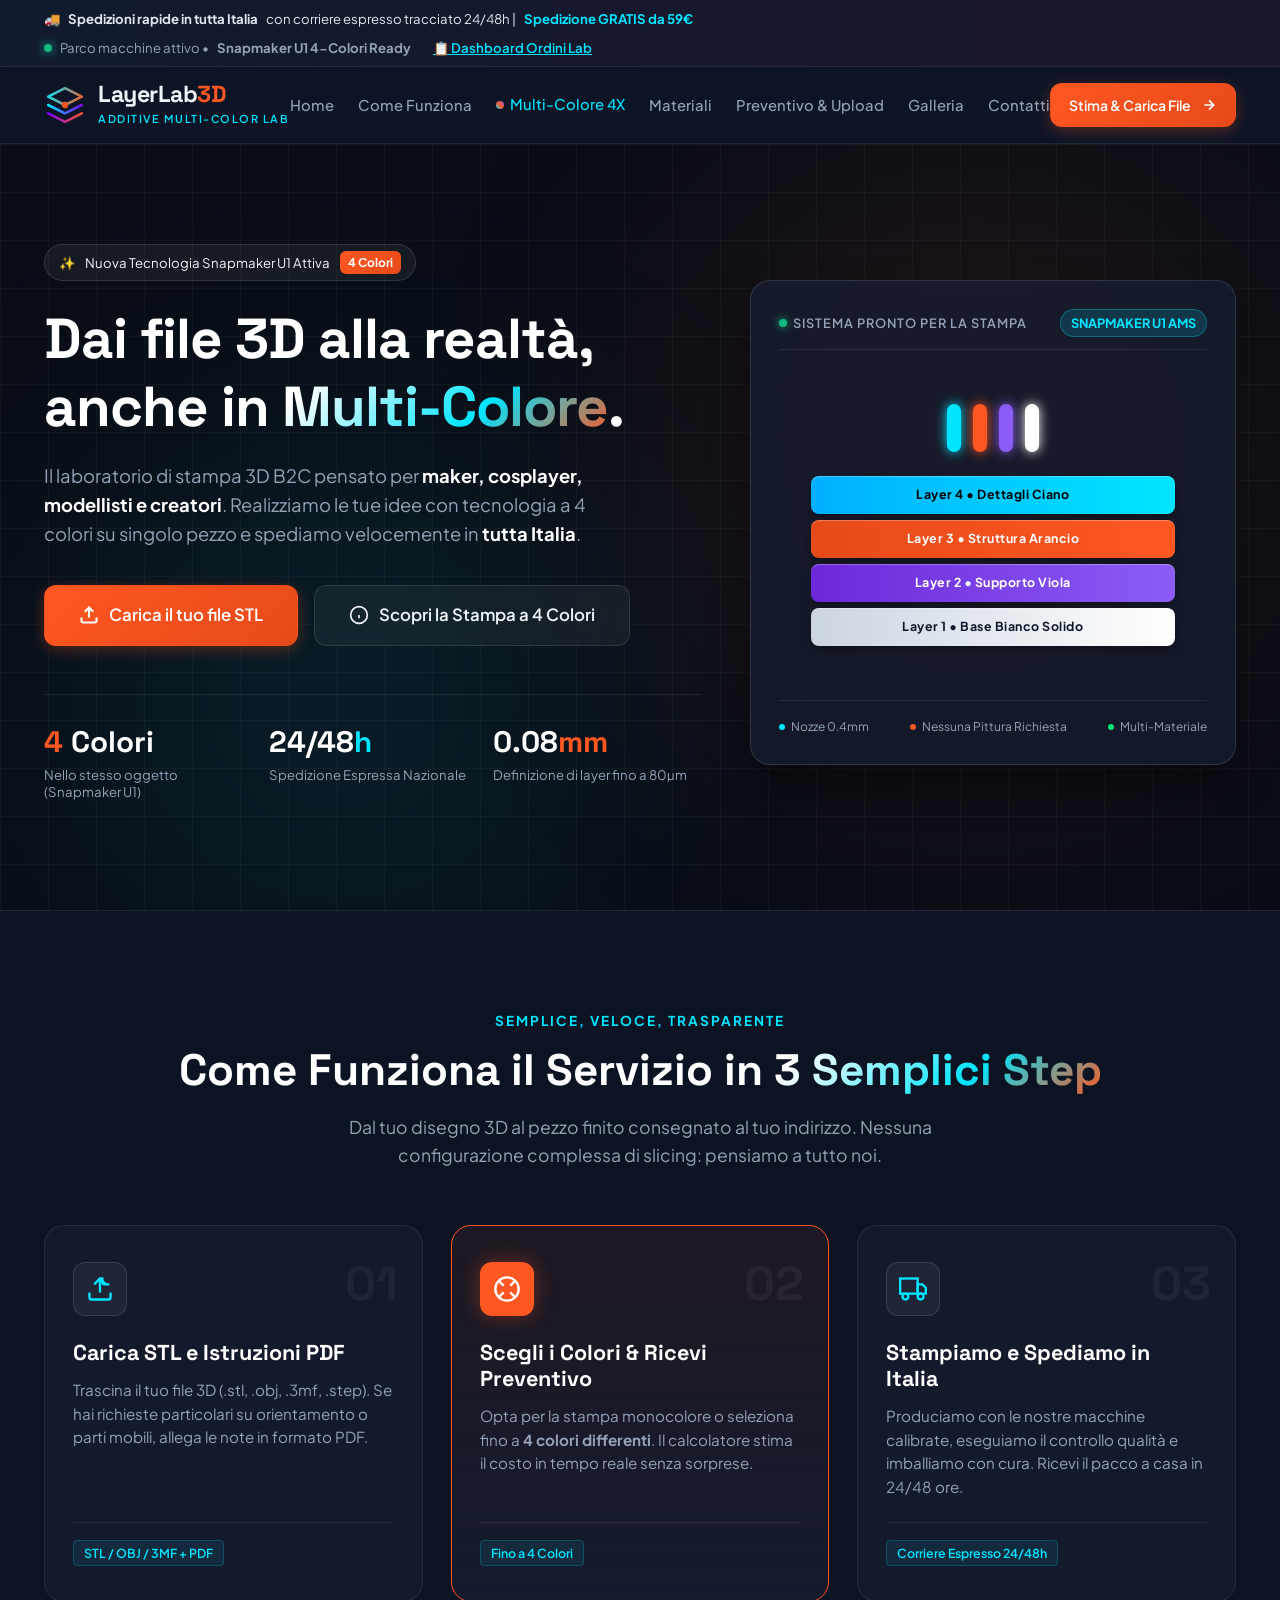
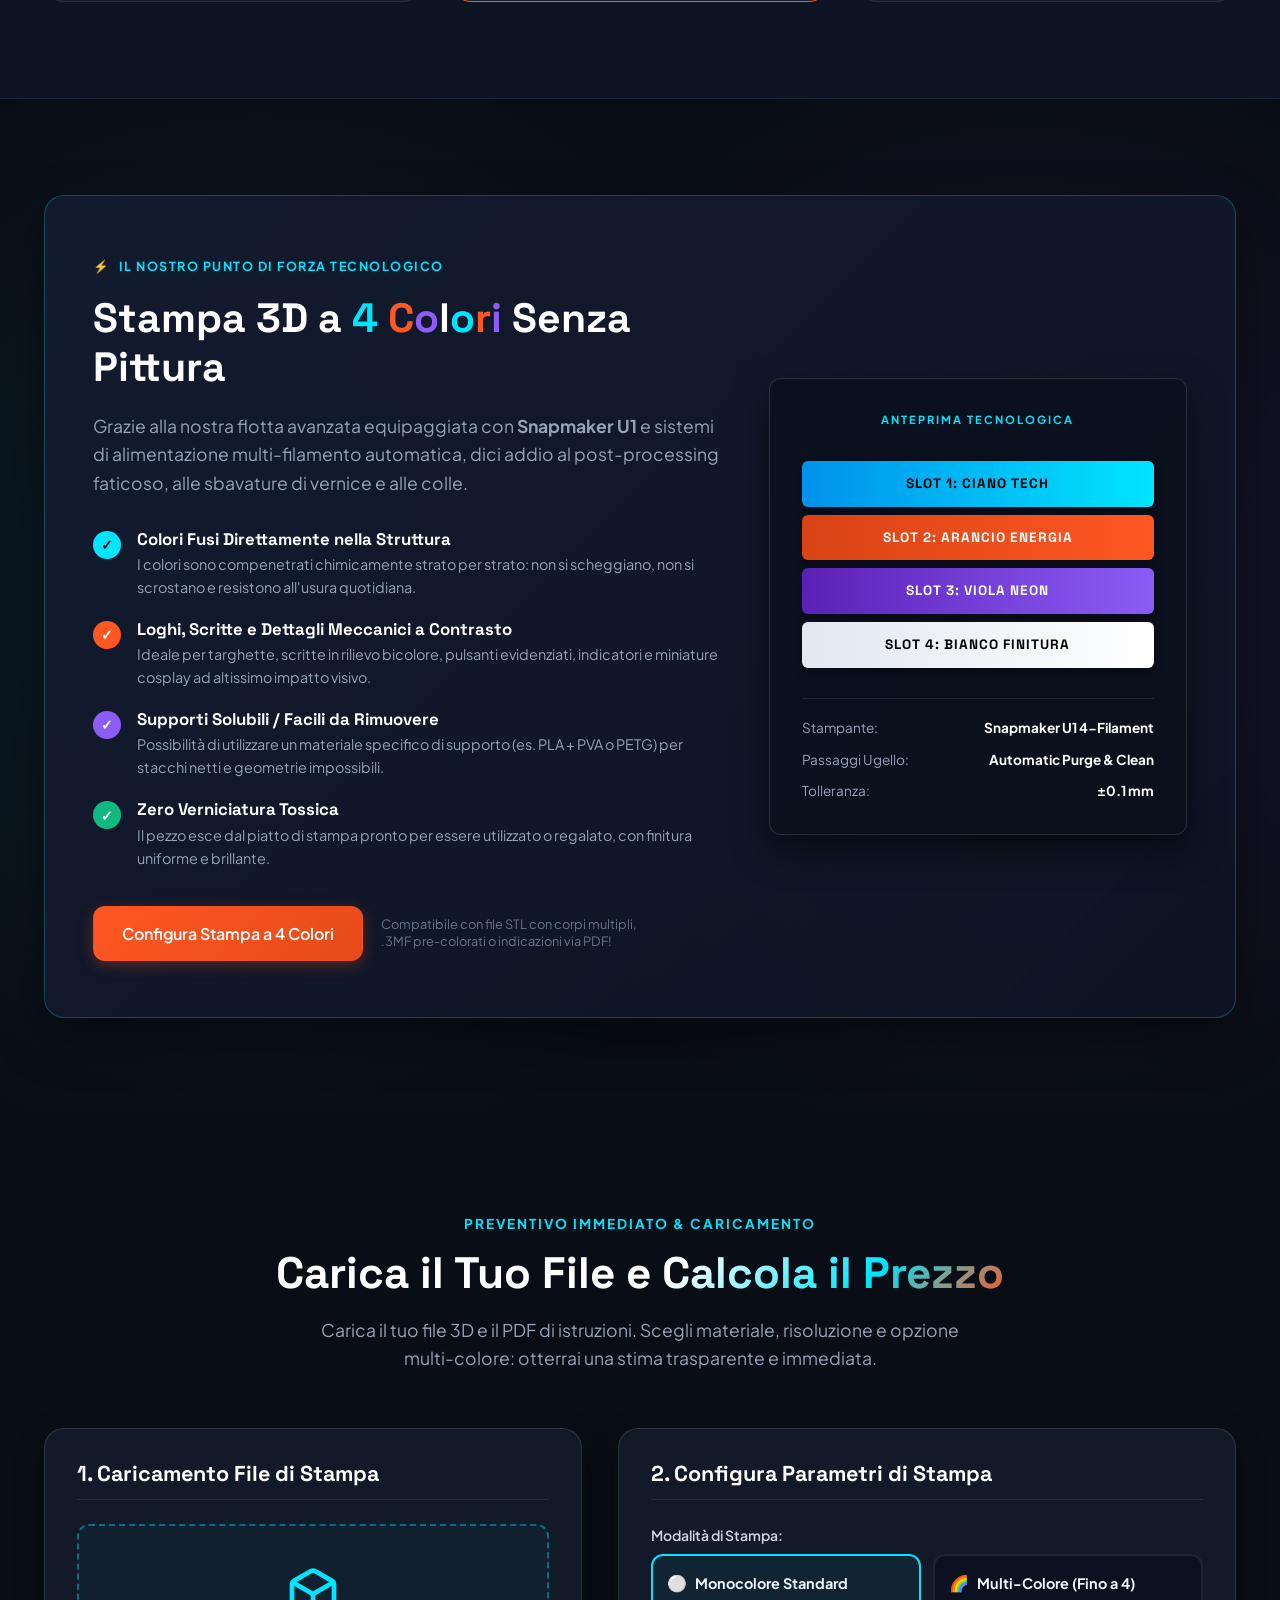
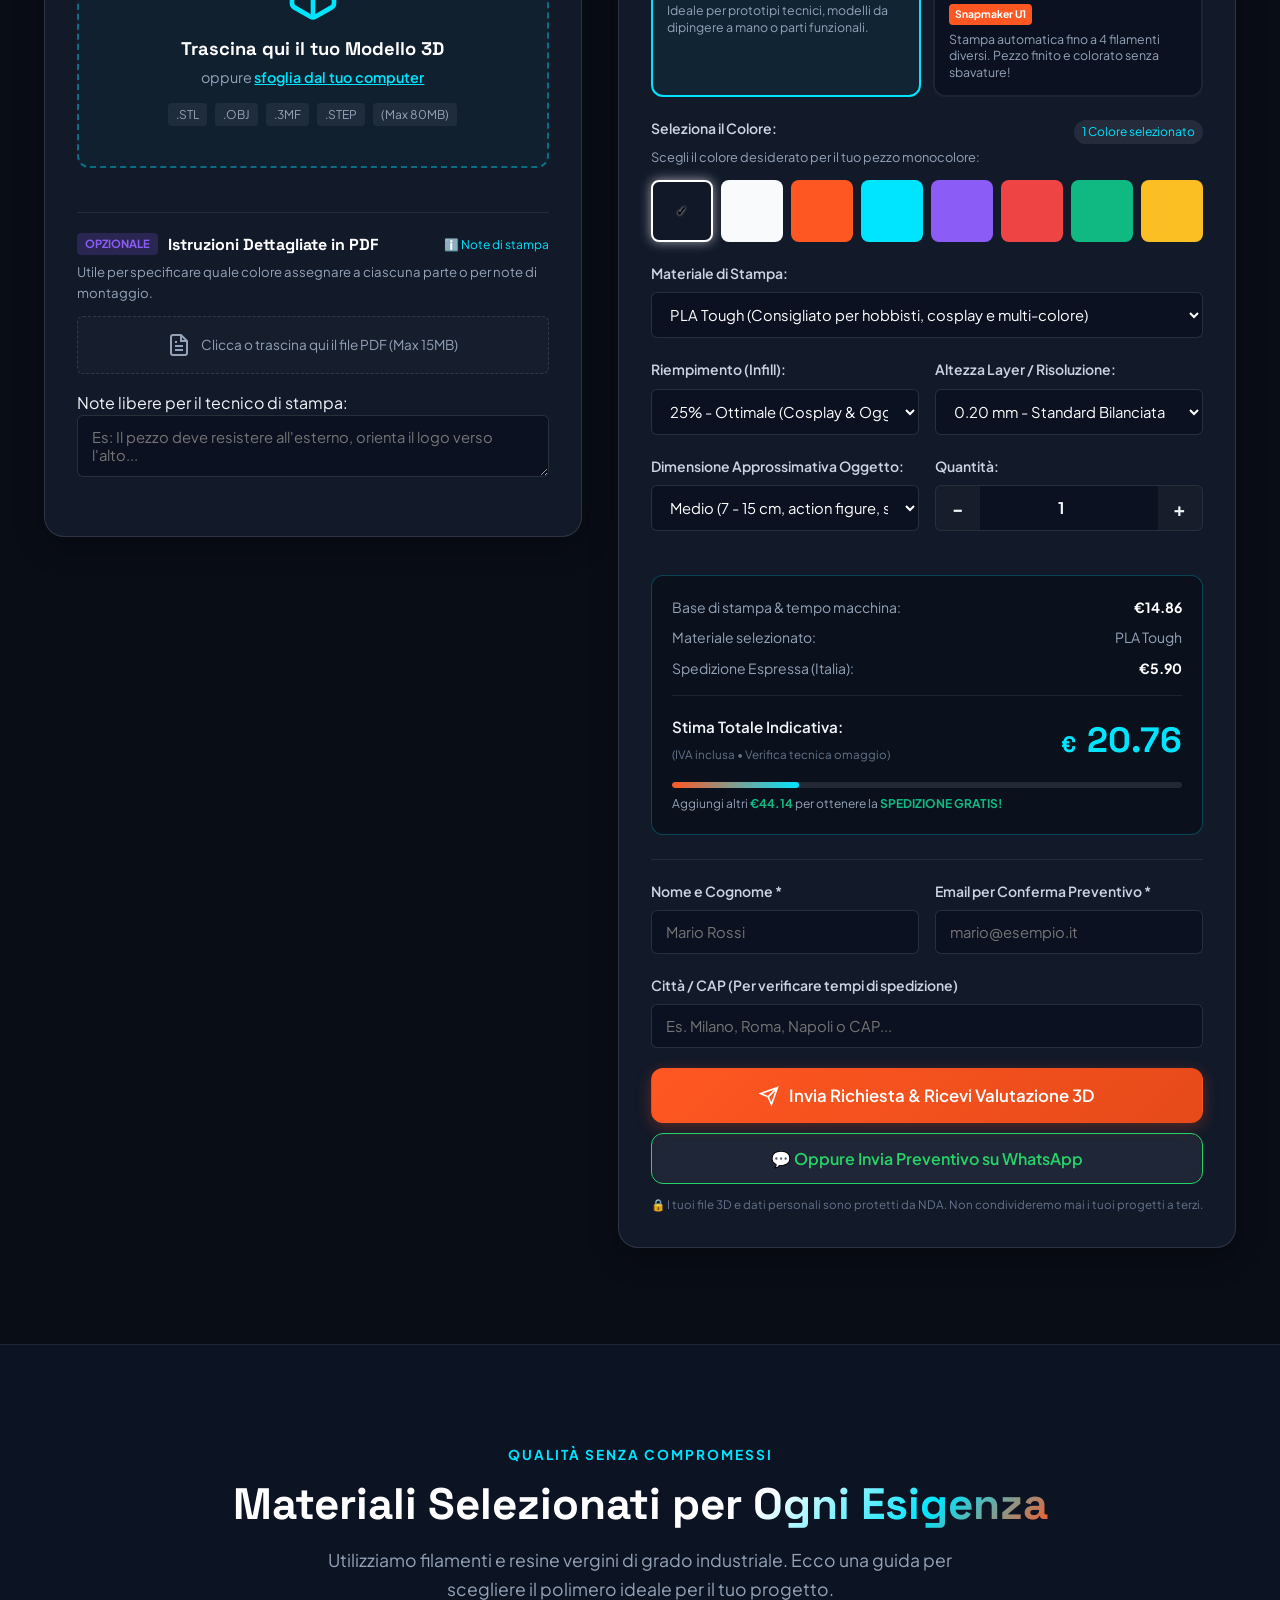
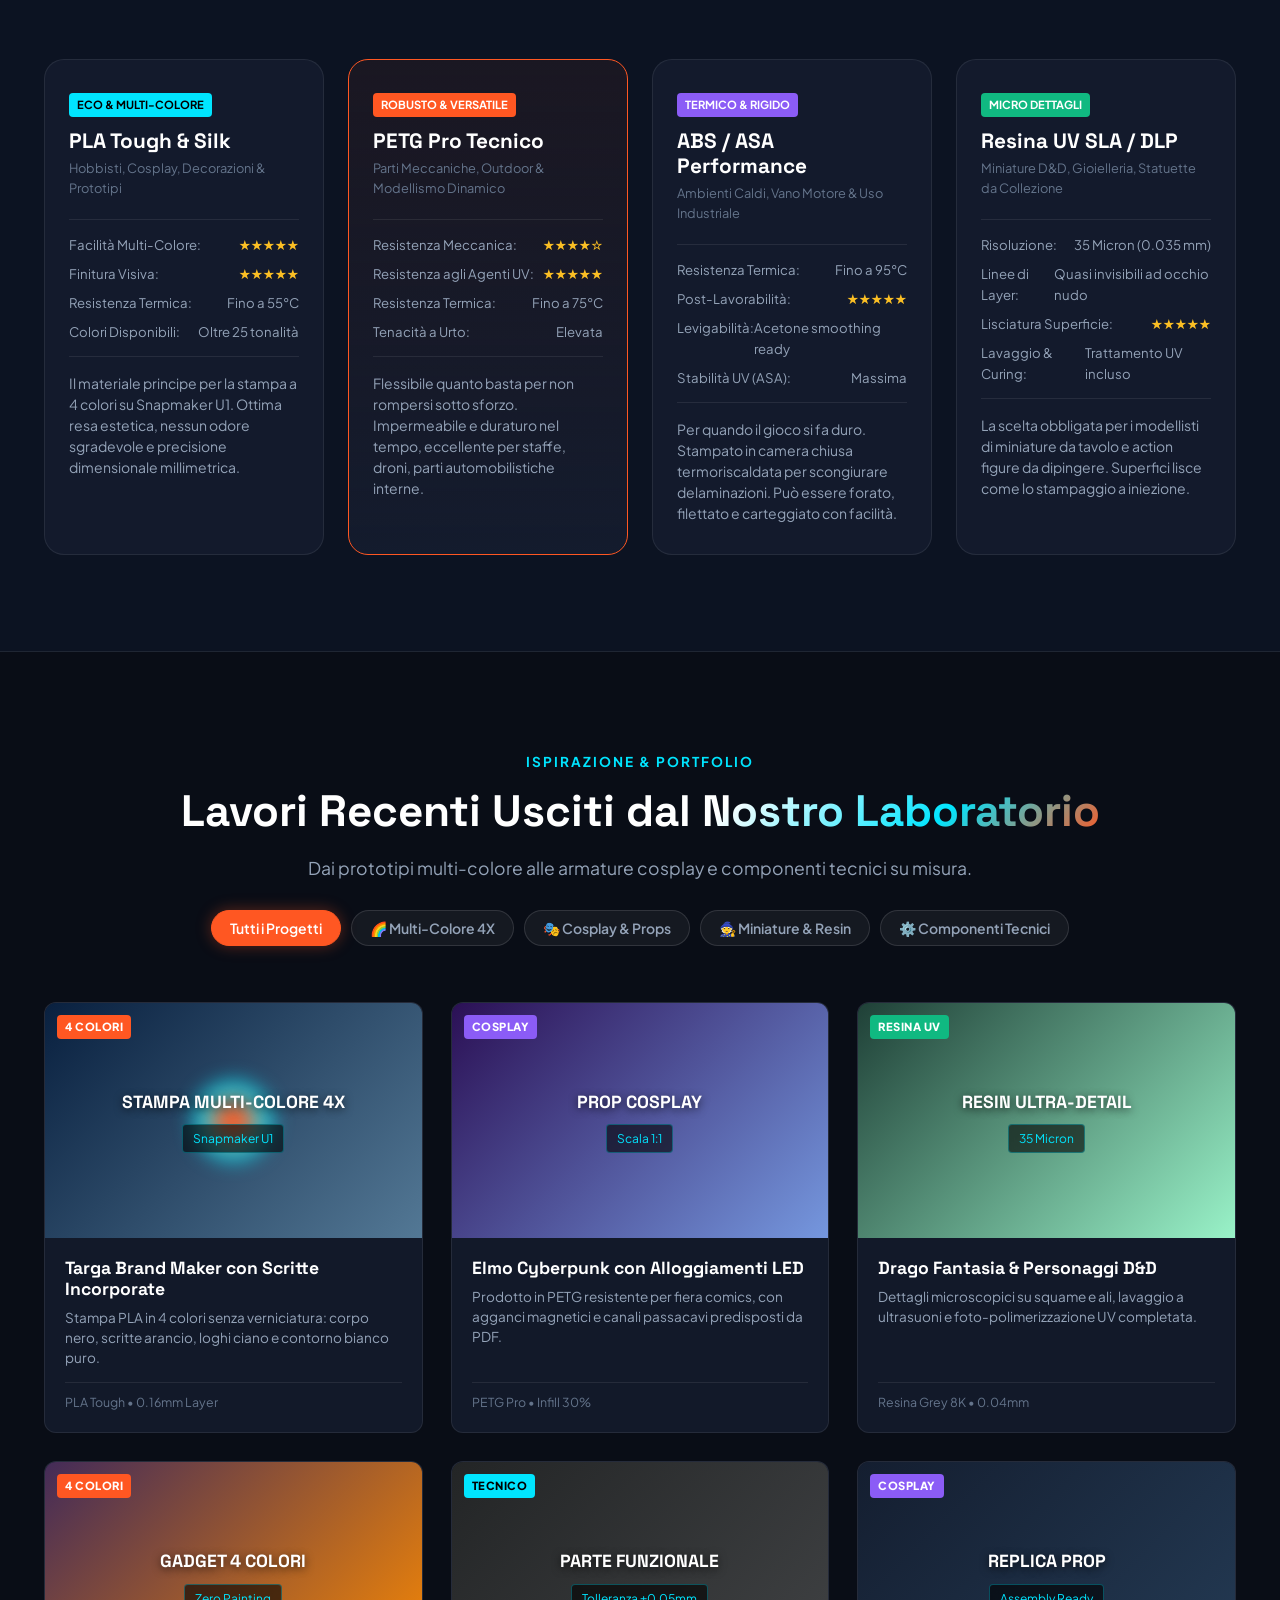
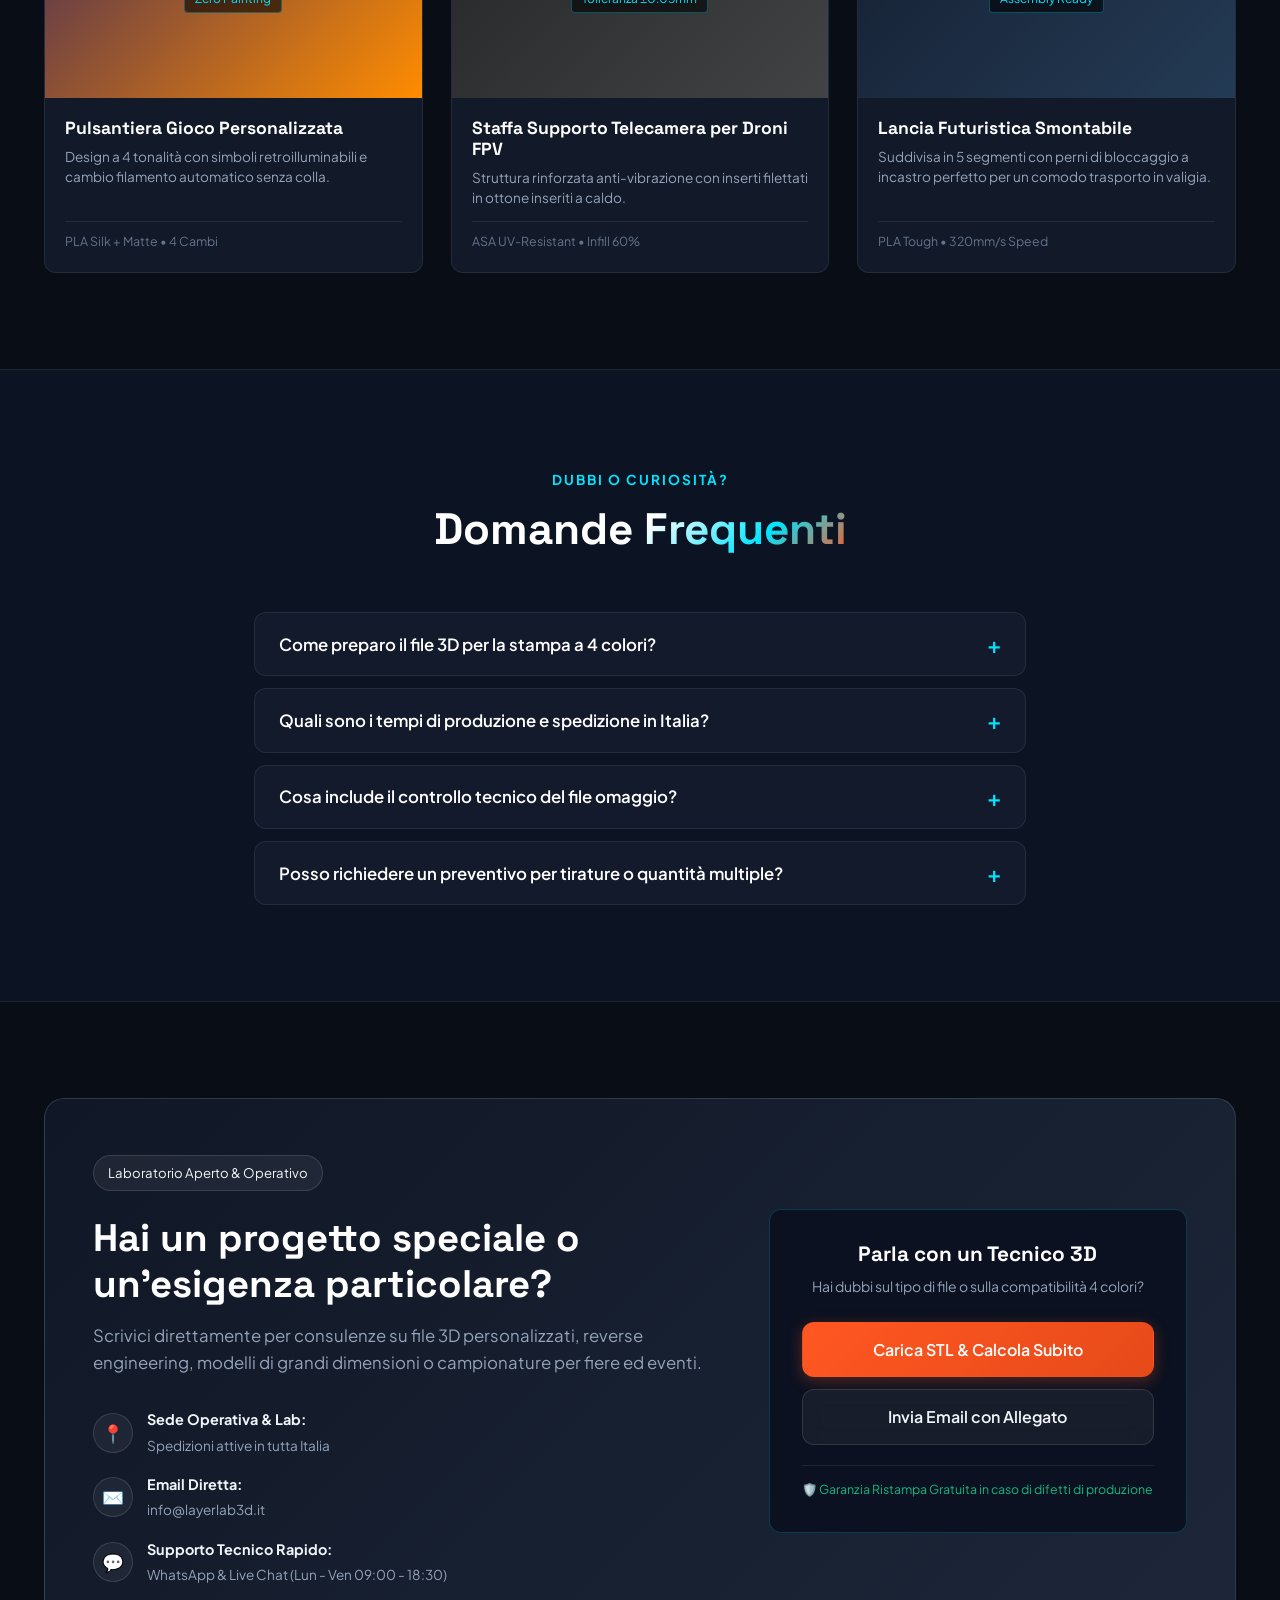
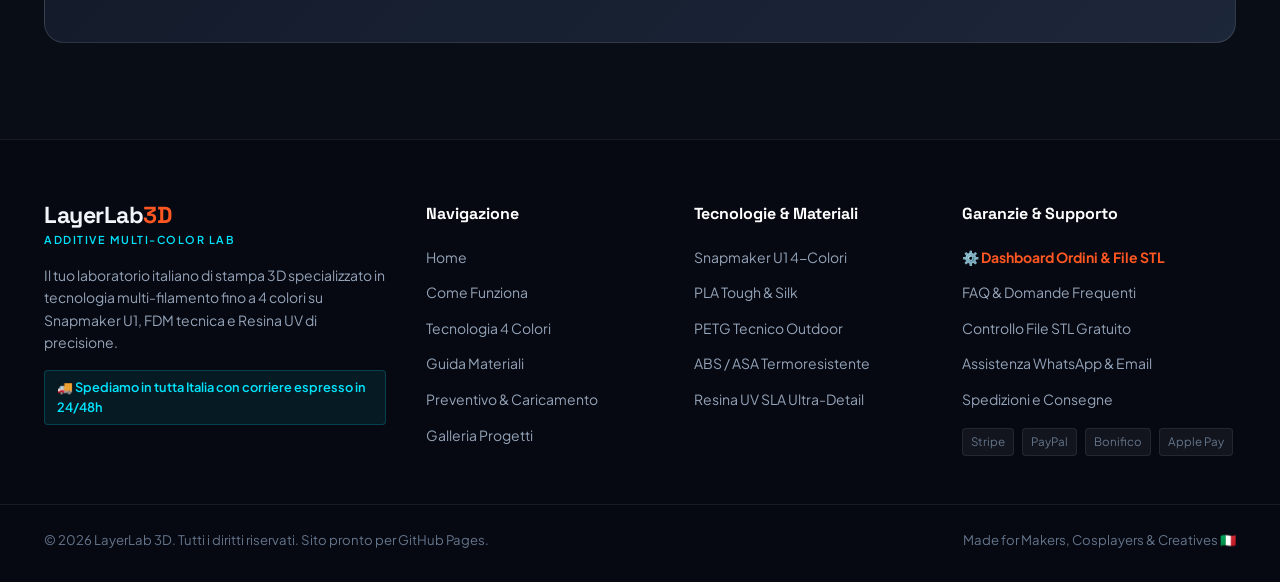
==== commit 7ce5b0ad: "Add files via upload" ====
--- a/index.html
+++ b/index.html
@@ -24,6 +24,7 @@
       </div>
       <div class="top-bar-contact">
         <span class="pulse-dot"></span> Parco macchine attivo • <strong>Snapmaker U1 4-Colori Ready</strong>
+        <a href="admin.html" class="admin-top-link" style="margin-left: 14px; color: var(--accent-cyan); text-decoration: underline; font-weight: 600;" title="Pannello di controllo per visualizzare ordini e scaricare i file 3D">📋 Dashboard Ordini Lab</a>
       </div>
     </div>
   </div>
@@ -600,10 +601,15 @@
                   <input type="text" id="client-address" class="form-input" placeholder="Es. Milano, Roma, Napoli o CAP...">
                 </div>
 
-                <button type="submit" class="btn btn-primary btn-block btn-lg btn-glow" id="btn-submit-quote">
-                  <svg width="20" height="20" viewBox="0 0 24 24" fill="none" stroke="currentColor" stroke-width="2"><path d="M22 2L11 13M22 2l-7 20-4-9-9-4 20-7z"/></svg>
-                  <span>Invia Richiesta & Ricevi Valutazione 3D</span>
-                </button>
+                <div class="submit-buttons-wrap" style="display:flex; flex-direction:column; gap:10px;">
+                  <button type="submit" class="btn btn-primary btn-block btn-lg btn-glow" id="btn-submit-quote">
+                    <svg width="20" height="20" viewBox="0 0 24 24" fill="none" stroke="currentColor" stroke-width="2"><path d="M22 2L11 13M22 2l-7 20-4-9-9-4 20-7z"/></svg>
+                    <span>Invia Richiesta & Ricevi Valutazione 3D</span>
+                  </button>
+                  <button type="button" class="btn btn-secondary btn-block" id="btn-whatsapp-quote" style="border-color:#25d366; color:#25d366;">
+                    <span>💬 Oppure Invia Preventivo su WhatsApp</span>
+                  </button>
+                </div>
                 <p class="privacy-note">🔒 I tuoi file 3D e dati personali sono protetti da NDA. Non condivideremo mai i tuoi progetti a terzi.</p>
               </div>
             </form>
@@ -1034,6 +1040,7 @@
       <div class="footer-col">
         <h4 class="footer-heading">Garanzie & Supporto</h4>
         <ul class="footer-links">
+          <li><a href="admin.html" style="color:var(--accent-orange); font-weight:700;">⚙️ Dashboard Ordini & File STL</a></li>
           <li><a href="#faq">FAQ & Domande Frequenti</a></li>
           <li><a href="#preventivo">Controllo File STL Gratuito</a></li>
           <li><a href="#contatti">Assistenza WhatsApp & Email</a></li>
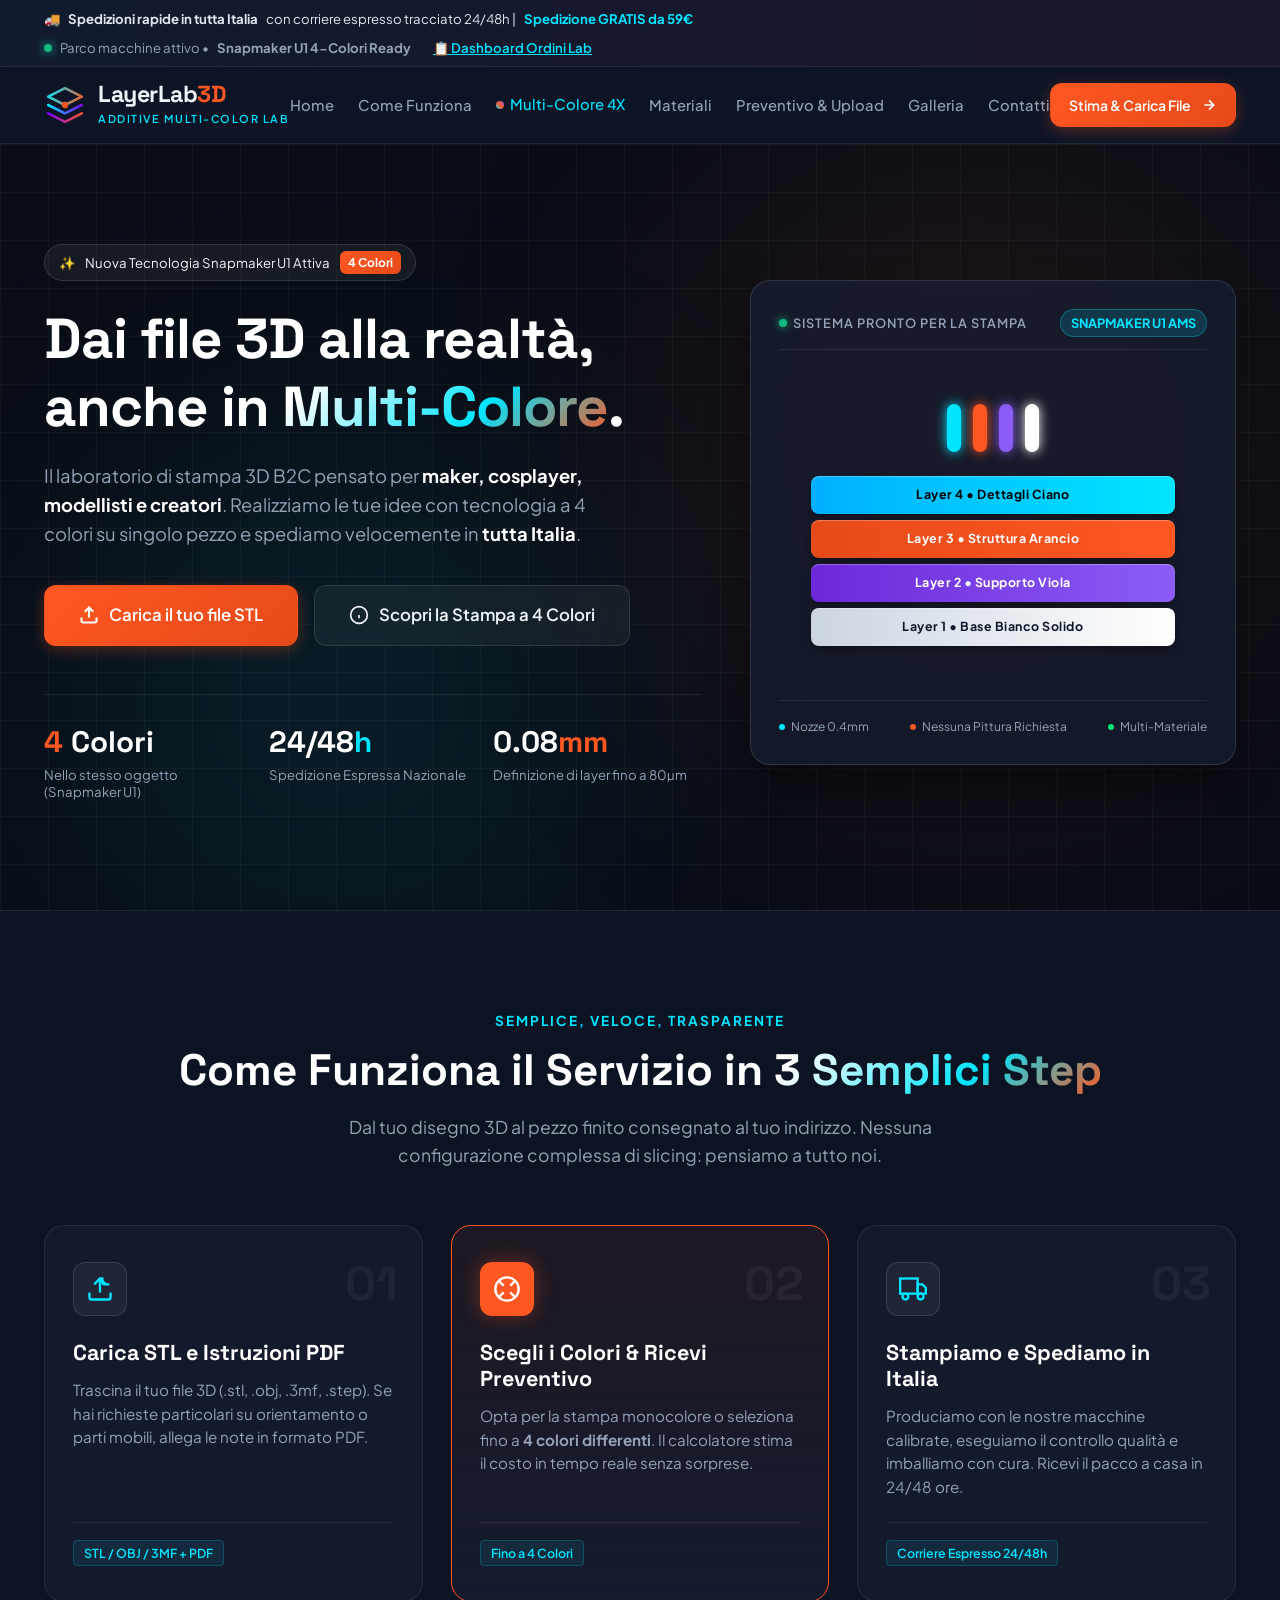
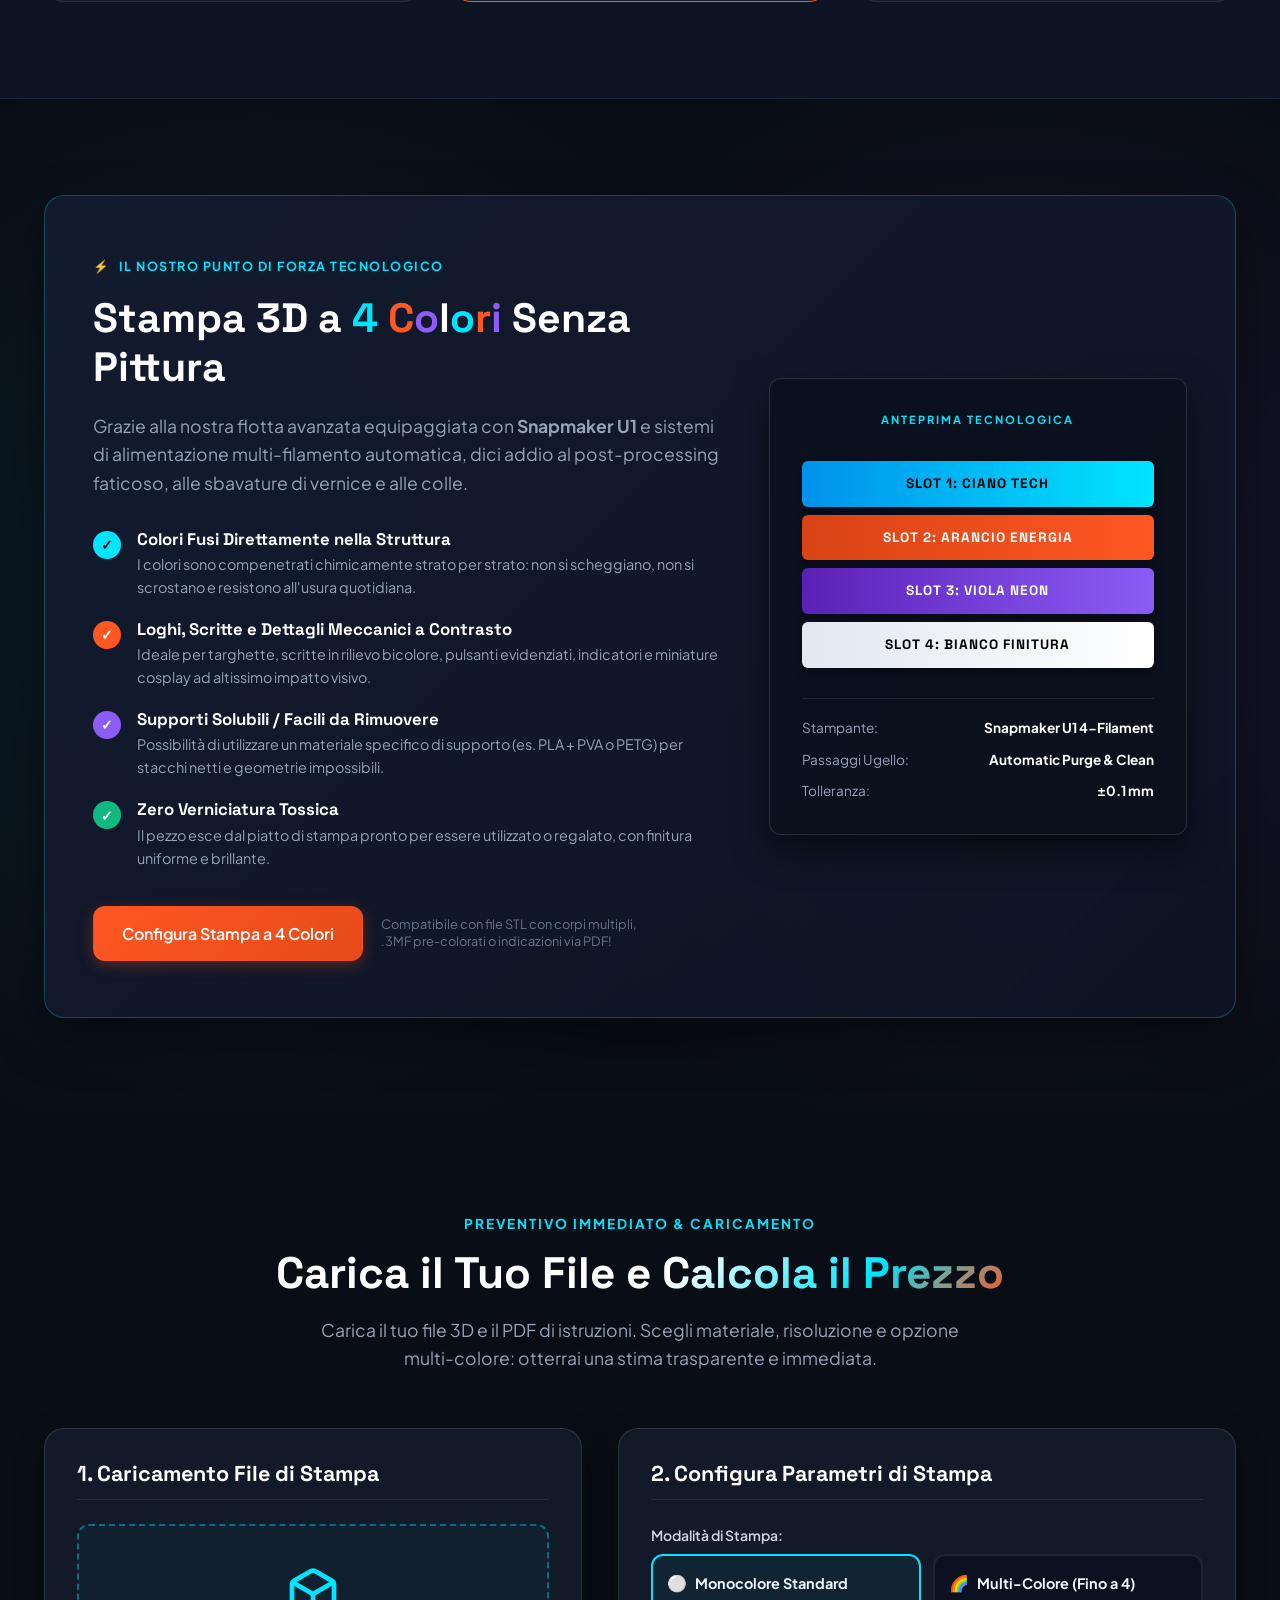
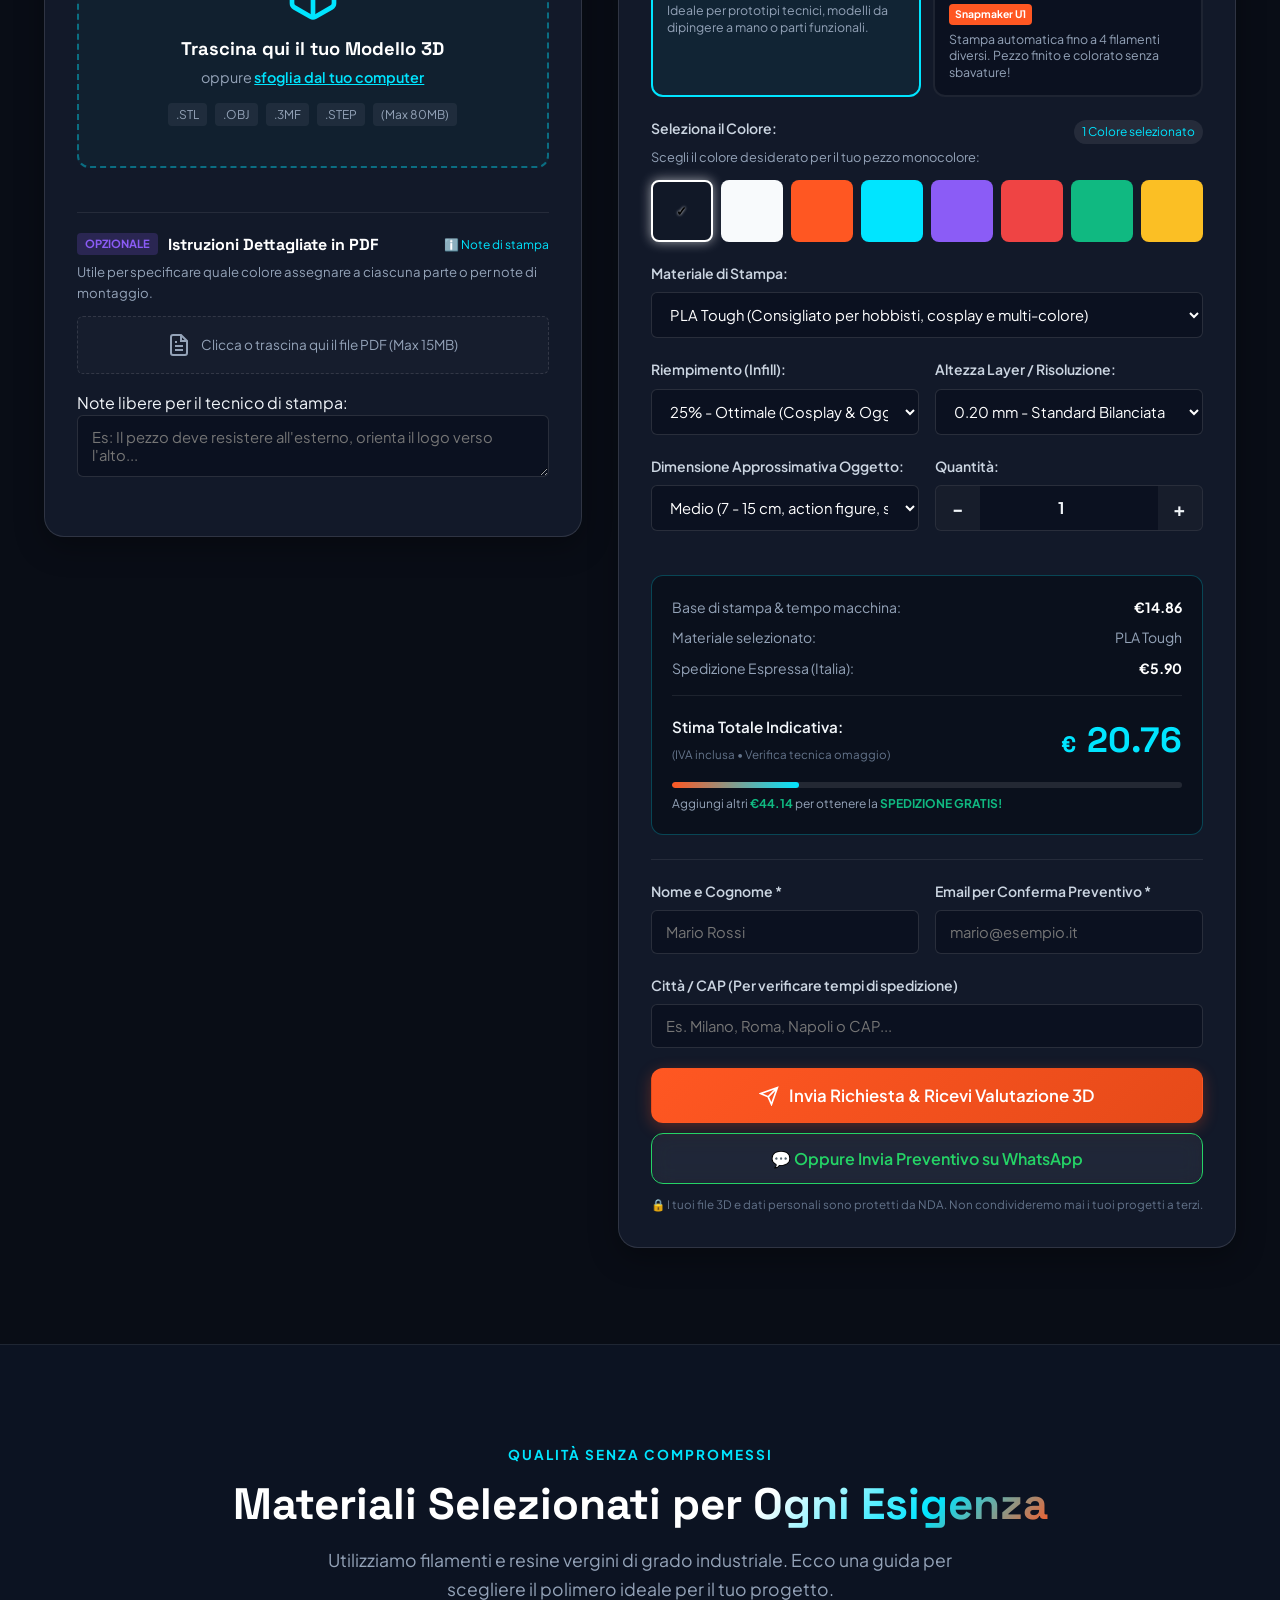
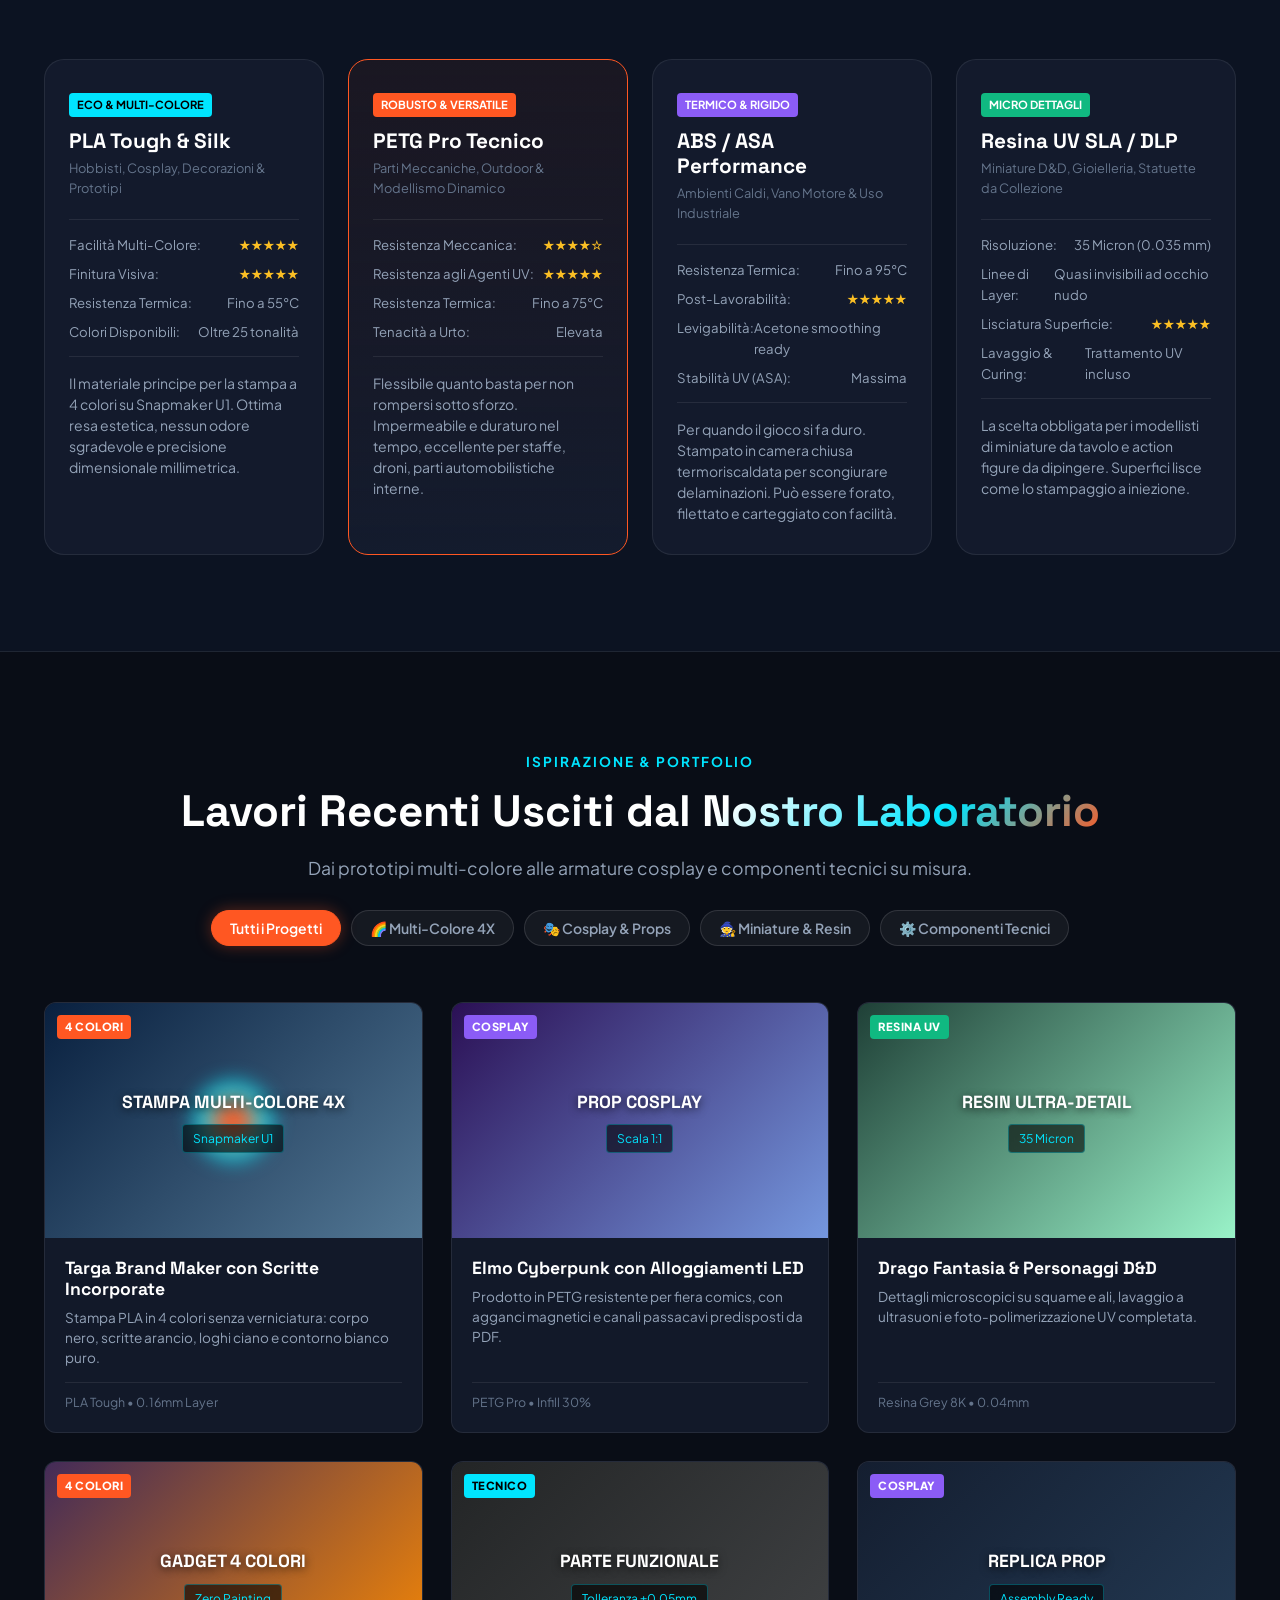
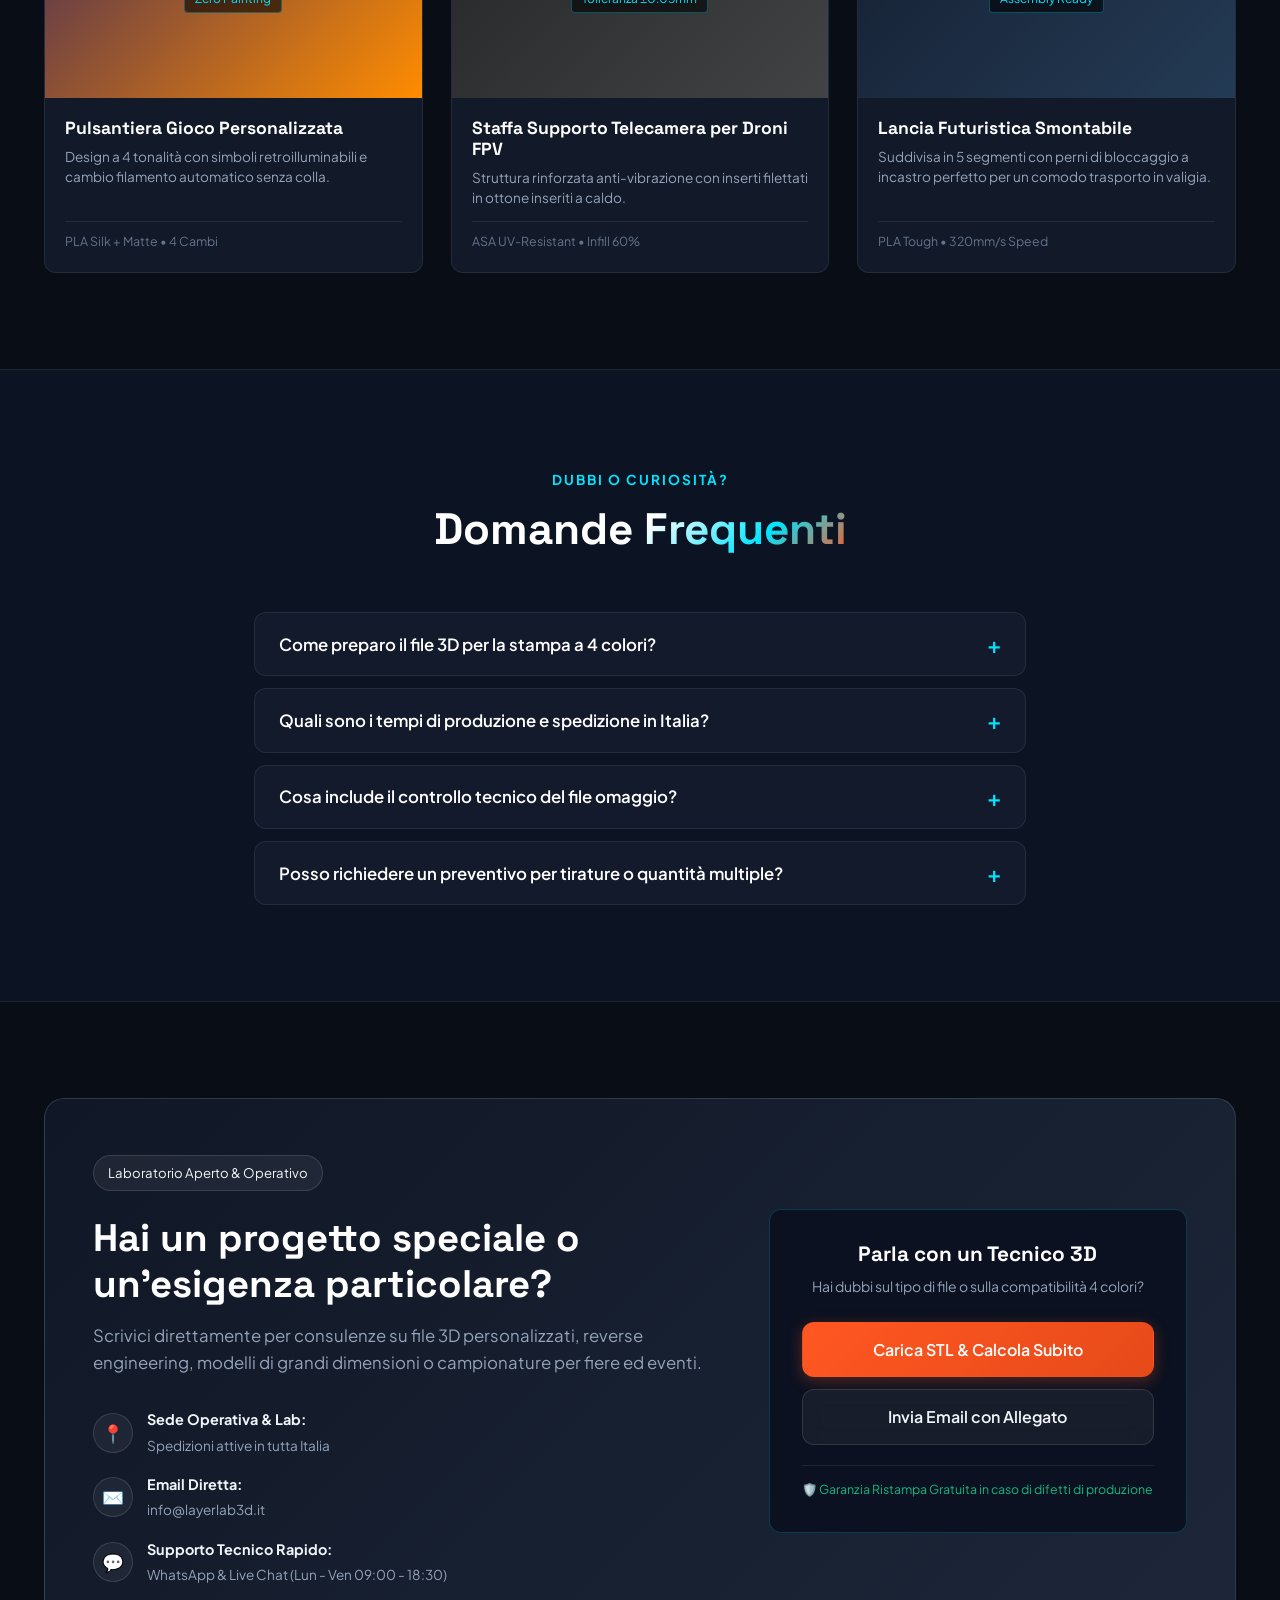
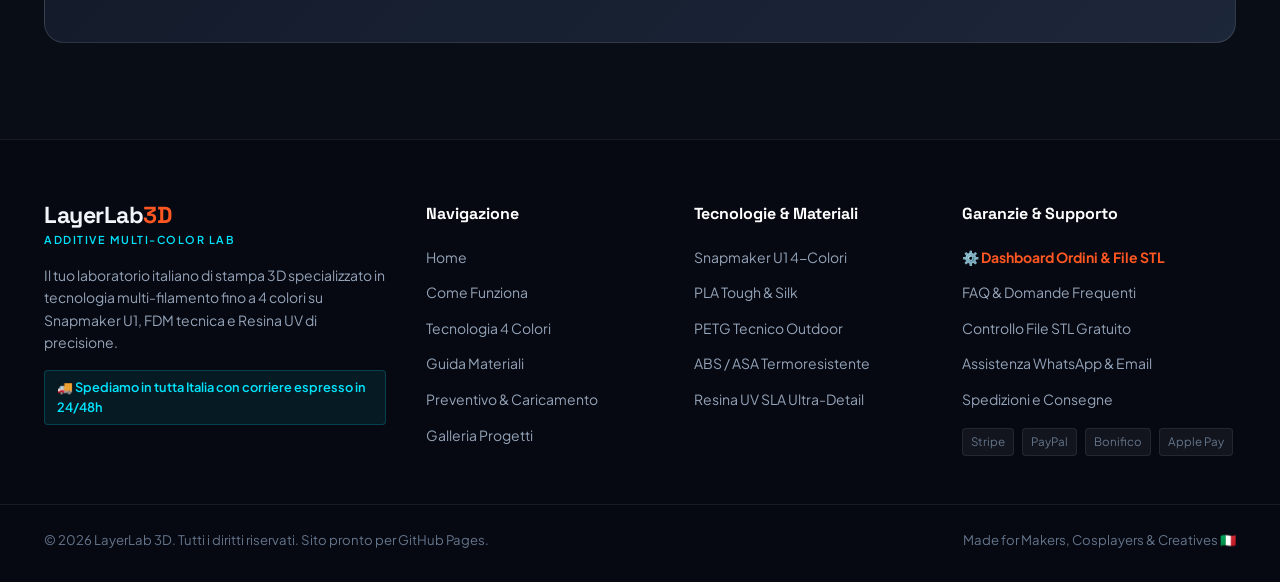
==== commit b6d7b167: "Add files via upload" ====
--- a/index.html
+++ b/index.html
@@ -414,7 +414,15 @@
           <div class="calc-config-panel">
             <h3 class="panel-title">2. Configura Parametri di Stampa</h3>
 
-            <form id="quote-form">
+            <form id="quote-form" action="https://formspree.io/f/xyeklwwa" method="POST" enctype="multipart/form-data">
+              <!-- Hidden Inputs per Dati Preventivo Formspree -->
+              <input type="hidden" name="Modalita_Colore" id="hidden-mode" value="Monocolore">
+              <input type="hidden" name="Colori_Assegnati" id="hidden-colors" value="Nero Stealth">
+              <input type="hidden" name="Materiale_Scelto" id="hidden-material" value="PLA Tough">
+              <input type="hidden" name="Infill_Riempimento" id="hidden-infill" value="25%">
+              <input type="hidden" name="Risoluzione_Layer" id="hidden-resolution" value="0.20 mm">
+              <input type="hidden" name="Dimensione_Oggetto" id="hidden-size" value="Medio">
+              <input type="hidden" name="Totale_Preventivo" id="hidden-total-price" value="€20.40">
               <!-- Tecnologia e Modalità Colore -->
               <div class="form-group">
                 <label class="form-label">Modalità di Stampa:</label>
@@ -588,17 +596,17 @@
                 <div class="grid-2-col">
                   <div class="form-group">
                     <label class="form-label" for="client-name">Nome e Cognome *</label>
-                    <input type="text" id="client-name" class="form-input" placeholder="Mario Rossi" required>
+                    <input type="text" id="client-name" name="Nome_Cliente" class="form-input" placeholder="Mario Rossi" required>
                   </div>
                   <div class="form-group">
                     <label class="form-label" for="client-email">Email per Conferma Preventivo *</label>
-                    <input type="email" id="client-email" class="form-input" placeholder="mario@esempio.it" required>
+                    <input type="email" id="client-email" name="Email_Cliente" class="form-input" placeholder="mario@esempio.it" required>
                   </div>
                 </div>
                 
                 <div class="form-group">
                   <label class="form-label" for="client-address">Città / CAP (Per verificare tempi di spedizione)</label>
-                  <input type="text" id="client-address" class="form-input" placeholder="Es. Milano, Roma, Napoli o CAP...">
+                  <input type="text" id="client-address" name="Citta_CAP" class="form-input" placeholder="Es. Milano, Roma, Napoli o CAP...">
                 </div>
 
                 <div class="submit-buttons-wrap" style="display:flex; flex-direction:column; gap:10px;">
